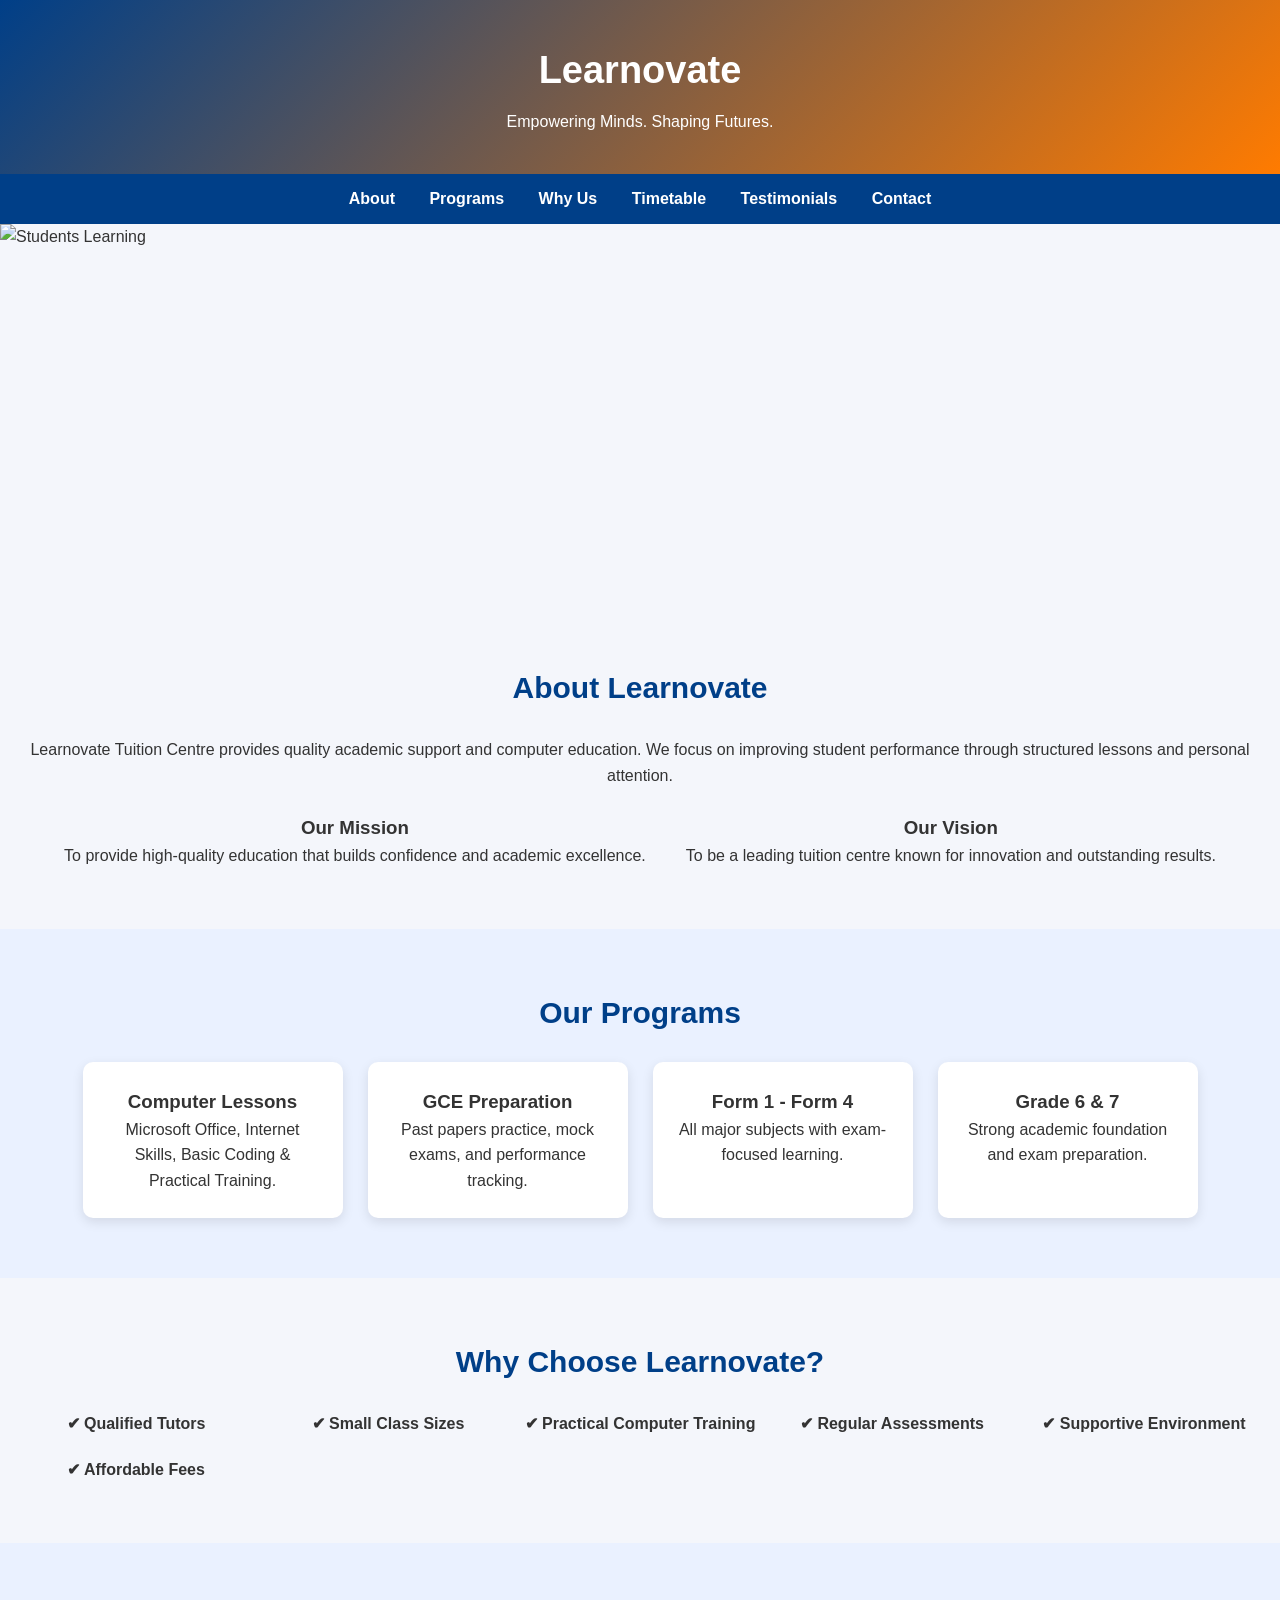
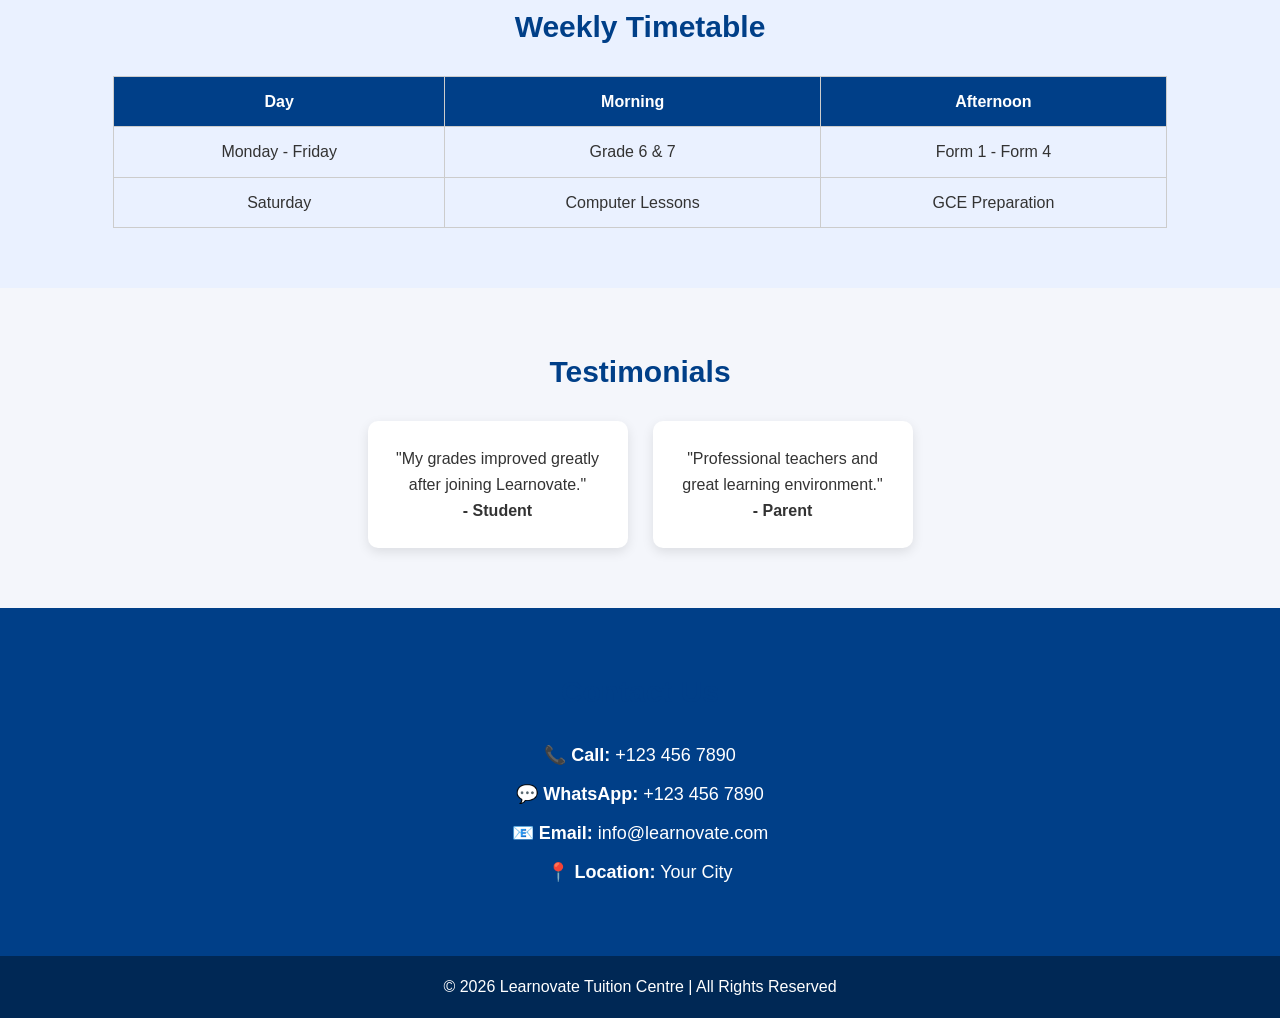
==== index.html @ a4c12dde "Add files via upload" ====
<!DOCTYPE html>
<html lang="en">
<head>
    <meta charset="UTF-8">
    <title>Learnovate Tuition Centre</title>
    <meta name="viewport" content="width=device-width, initial-scale=1.0">
    <link rel="stylesheet" href="style.css">
</head>
<body>

    <!-- Header -->
    <header>
        <div class="header-content">
            <h1>Learnovate</h1>
            <p>Empowering Minds. Shaping Futures.</p>
        </div>
    </header>

    <!-- Navigation -->
    <nav>
        <a href="#about">About</a>
        <a href="#programs">Programs</a>
        <a href="#why">Why Us</a>
        <a href="#timetable">Timetable</a>
        <a href="#testimonials">Testimonials</a>
        <a href="#contact">Contact</a>
    </nav>

    <!-- Image Slider -->
    <section class="slider">
        <div class="slides">
            <img src="img/1.jpg" alt="Students Learning">
            <img src="img/2.jpg" alt="Computer Lessons">
            <img src="img/3.jpg" alt="Classroom Session">
            <img src="img/4.jpg" alt="Group Study">
        </div>
    </section>

    <!-- About -->
    <section id="about" class="section">
        <h2>About Learnovate</h2>
        <p>
            Learnovate Tuition Centre provides quality academic support and computer education.
            We focus on improving student performance through structured lessons and personal attention.
        </p>

        <div class="mission-vision">
            <div>
                <h3>Our Mission</h3>
                <p>To provide high-quality education that builds confidence and academic excellence.</p>
            </div>
            <div>
                <h3>Our Vision</h3>
                <p>To be a leading tuition centre known for innovation and outstanding results.</p>
            </div>
        </div>
    </section>

    <!-- Programs -->
    <section id="programs" class="section light">
        <h2>Our Programs</h2>
        <div class="cards">
            <div class="card">
                <h3>Computer Lessons</h3>
                <p>Microsoft Office, Internet Skills, Basic Coding & Practical Training.</p>
            </div>
            <div class="card">
                <h3>GCE Preparation</h3>
                <p>Past papers practice, mock exams, and performance tracking.</p>
            </div>
            <div class="card">
                <h3>Form 1 - Form 4</h3>
                <p>All major subjects with exam-focused learning.</p>
            </div>
            <div class="card">
                <h3>Grade 6 & 7</h3>
                <p>Strong academic foundation and exam preparation.</p>
            </div>
        </div>
    </section>

    <!-- Why Choose Us -->
    <section id="why" class="section">
        <h2>Why Choose Learnovate?</h2>
        <div class="features">
            <div>✔ Qualified Tutors</div>
            <div>✔ Small Class Sizes</div>
            <div>✔ Practical Computer Training</div>
            <div>✔ Regular Assessments</div>
            <div>✔ Supportive Environment</div>
            <div>✔ Affordable Fees</div>
        </div>
    </section>

    <!-- Timetable -->
    <section id="timetable" class="section light">
        <h2>Weekly Timetable</h2>
        <table>
            <tr>
                <th>Day</th>
                <th>Morning</th>
                <th>Afternoon</th>
            </tr>
            <tr>
                <td>Monday - Friday</td>
                <td>Grade 6 & 7</td>
                <td>Form 1 - Form 4</td>
            </tr>
            <tr>
                <td>Saturday</td>
                <td>Computer Lessons</td>
                <td>GCE Preparation</td>
            </tr>
        </table>
    </section>

    <!-- Testimonials -->
    <section id="testimonials" class="section">
        <h2>Testimonials</h2>
        <div class="cards">
            <div class="card">
                <p>"My grades improved greatly after joining Learnovate."</p>
                <strong>- Student</strong>
            </div>
            <div class="card">
                <p>"Professional teachers and great learning environment."</p>
                <strong>- Parent</strong>
            </div>
        </div>
    </section>

    <!-- Contact Details Only -->
    <section id="contact" class="section contact-section">
        <h2>Contact Us</h2>
        <div class="contact-details">
            <p><strong>📞 Call:</strong> +123 456 7890</p>
            <p><strong>💬 WhatsApp:</strong> +123 456 7890</p>
            <p><strong>📧 Email:</strong> info@learnovate.com</p>
            <p><strong>📍 Location:</strong> Your City</p>
        </div>
    </section>

    <!-- Footer -->
    <footer>
        <p>&copy; 2026 Learnovate Tuition Centre | All Rights Reserved</p>
    </footer>

</body>
</html>
---- style.css ----
* {
    margin: 0;
    padding: 0;
    box-sizing: border-box;
    font-family: Arial, sans-serif;
}

body {
    background: #f4f6fb;
    color: #333;
    line-height: 1.6;
}

/* Header */
header {
    background: linear-gradient(135deg, #003f88, #ff7b00);
    color: white;
    text-align: center;
    padding: 40px 20px; /* reduced height */
}

.header-content h1 {
    font-size: 38px; /* reduced size */
}

.header-content p {
    margin-top: 8px;
    font-size: 16px;
}

/* Navigation */
nav {
    background: #003f88;
    text-align: center;
    padding: 12px;
    position: sticky;
    top: 0;
}

nav a {
    color: white;
    text-decoration: none;
    margin: 0 15px;
    font-weight: bold;
    transition: 0.3s;
}

nav a:hover {
    color: #ff7b00;
}

/* Slider */
.slider {
    width: 100%;
    overflow: hidden;
    height: 380px;
}

.slides {
    display: flex;
    width: 400%;
    animation: slide 16s infinite;
}

.slides img {
    width: 100%;
    height: 380px;
    object-fit: cover;
    transition: transform 0.5s ease;
}

.slides img:hover {
    transform: scale(1.05);
}

@keyframes slide {
    0%,20% { margin-left: 0; }
    25%,45% { margin-left: -100%; }
    50%,70% { margin-left: -200%; }
    75%,95% { margin-left: -300%; }
    100% { margin-left: 0; }
}

/* Sections */
.section {
    padding: 60px 20px;
    text-align: center;
}

.light {
    background: #eaf1ff;
}

.section h2 {
    margin-bottom: 25px;
    color: #003f88;
    font-size: 30px;
}

/* Mission & Vision */
.mission-vision {
    display: flex;
    justify-content: center;
    gap: 40px;
    margin-top: 25px;
    flex-wrap: wrap;
}

/* Cards */
.cards {
    display: flex;
    flex-wrap: wrap;
    justify-content: center;
    gap: 25px;
}

.card {
    background: white;
    padding: 25px;
    width: 260px;
    border-radius: 10px;
    box-shadow: 0 4px 12px rgba(0,0,0,0.1);
    transition: 0.3s;
}

.card:hover {
    background: #003f88;
    color: white;
    transform: translateY(-8px);
}

/* Features */
.features {
    display: grid;
    grid-template-columns: repeat(auto-fit, minmax(220px, 1fr));
    gap: 20px;
    margin-top: 25px;
    font-weight: bold;
}

/* Table */
table {
    width: 85%;
    margin: auto;
    border-collapse: collapse;
}

table, th, td {
    border: 1px solid #ccc;
}

th {
    background: #003f88;
    color: white;
}

th, td {
    padding: 12px;
}

/* Contact Section */
.contact-section {
    background: #003f88;
    color: white;
}

.contact-details p {
    margin: 10px 0;
    font-size: 18px;
}

/* Footer */
footer {
    background: #002855;
    color: white;
    text-align: center;
    padding: 18px;
}

/* Responsive */
@media(max-width: 768px){
    .mission-vision {
        flex-direction: column;
    }

    table {
        width: 100%;
    }
}
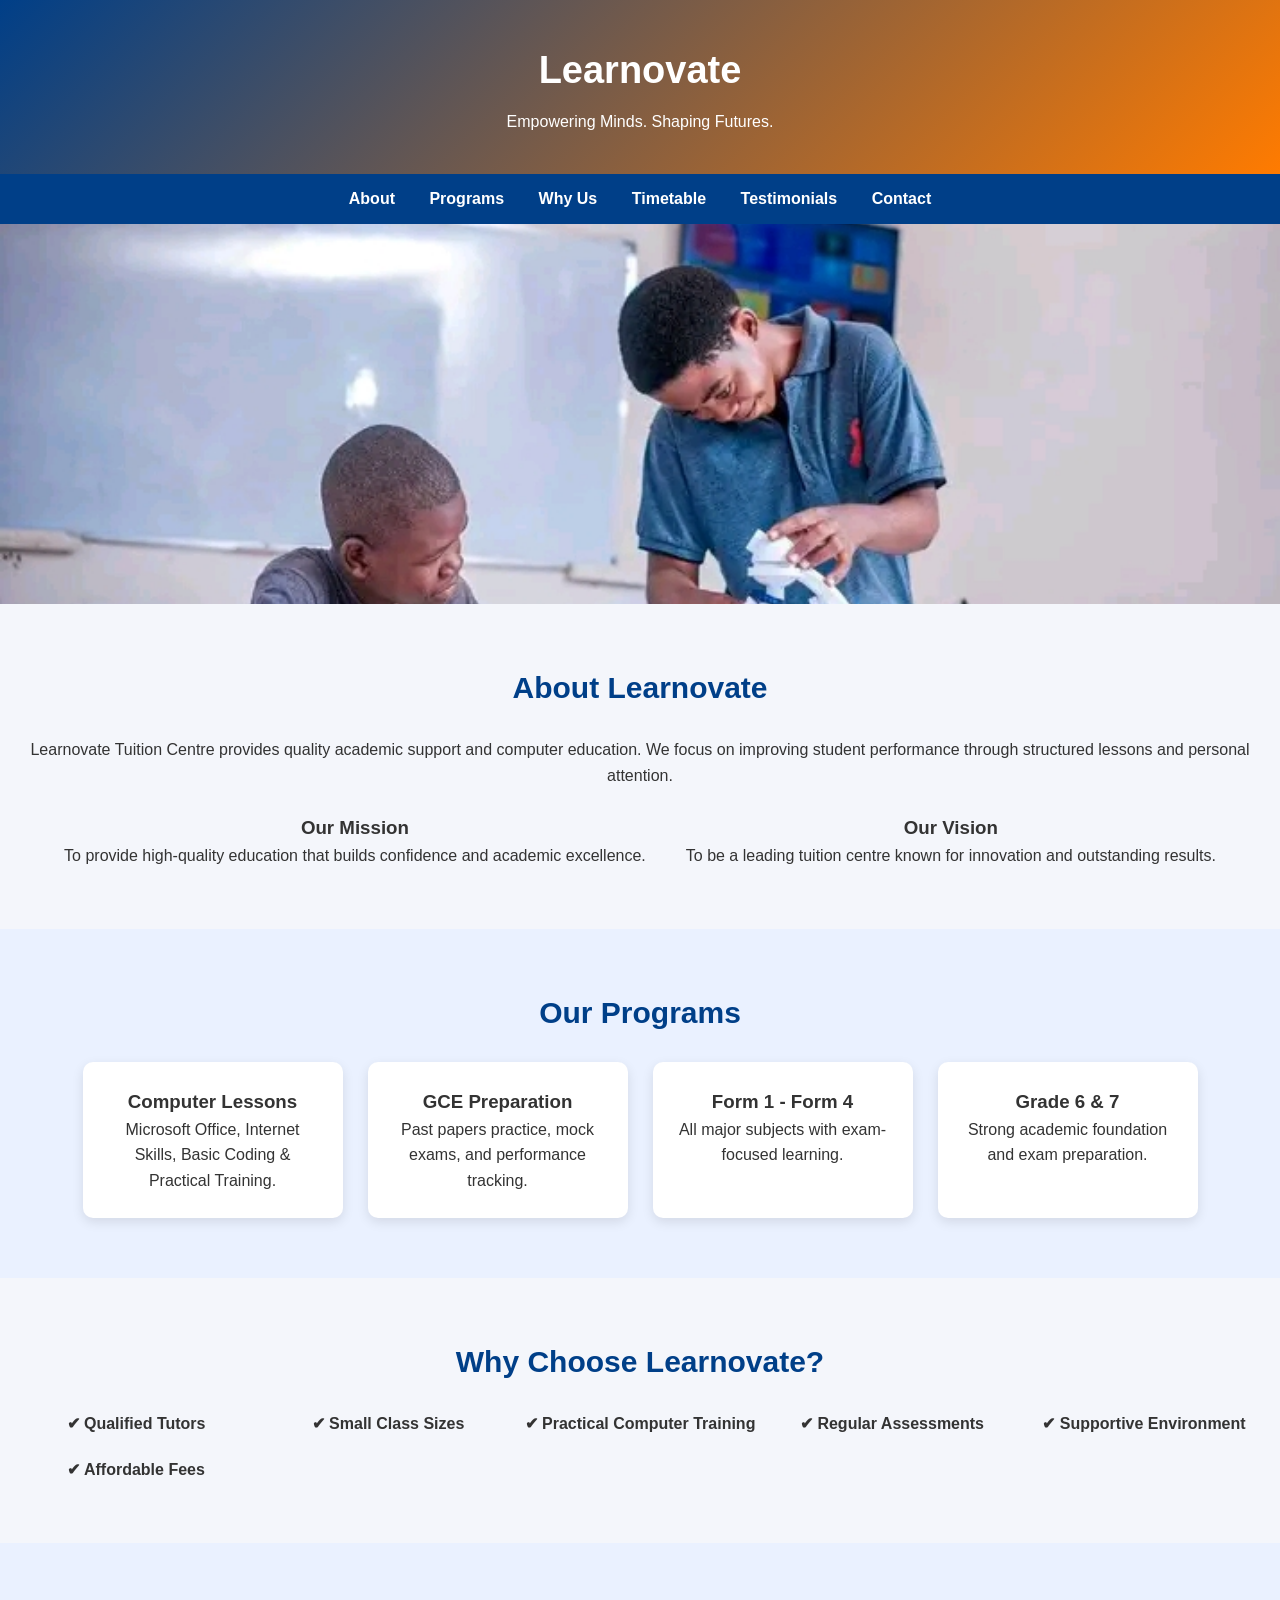
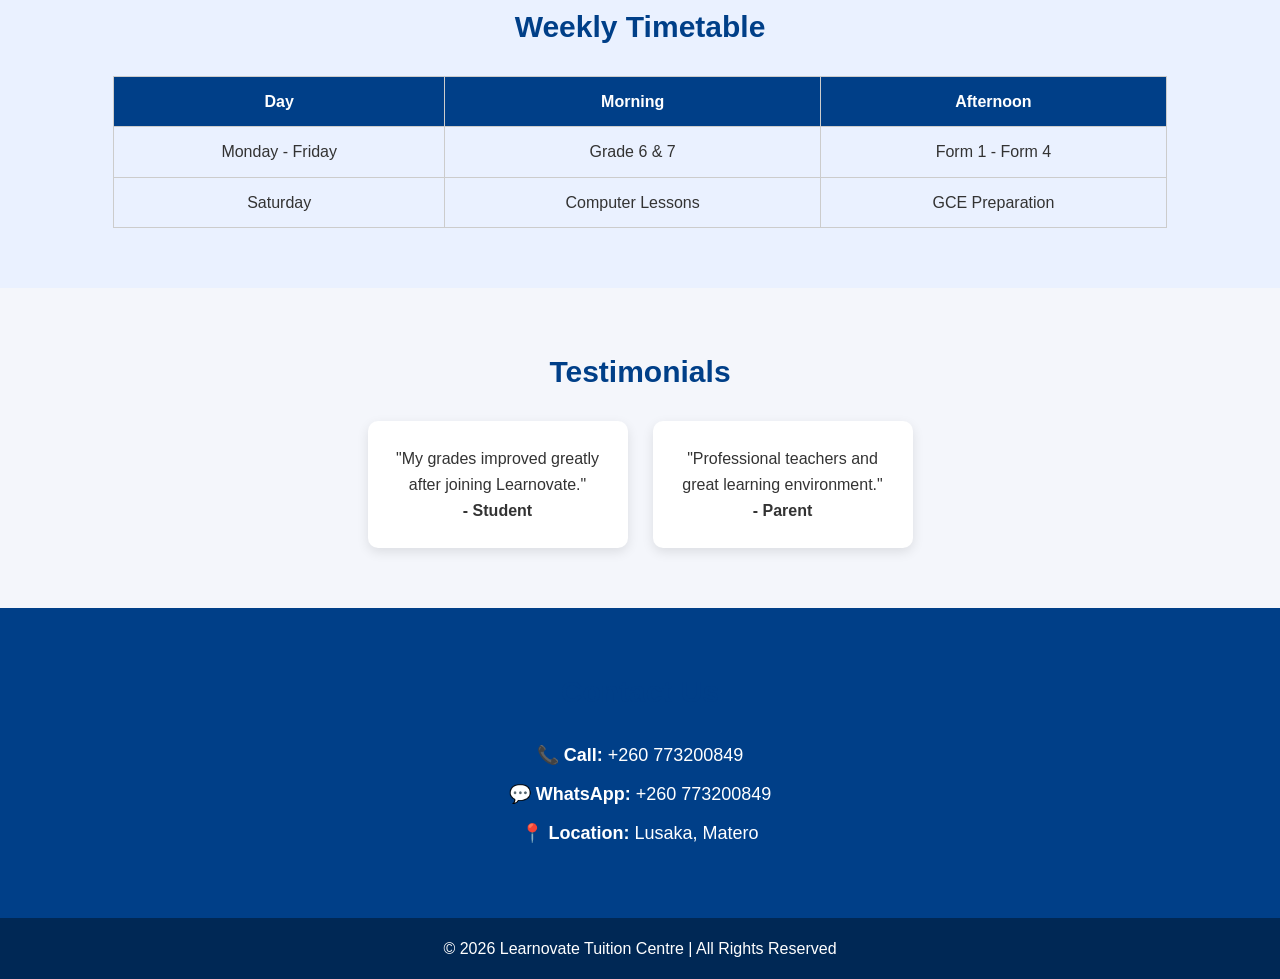
==== commit 5d6b7ef0: "Update index.html" ====
--- a/index.html
+++ b/index.html
@@ -133,10 +133,9 @@
     <section id="contact" class="section contact-section">
         <h2>Contact Us</h2>
         <div class="contact-details">
-            <p><strong>📞 Call:</strong> +123 456 7890</p>
-            <p><strong>💬 WhatsApp:</strong> +123 456 7890</p>
-            <p><strong>📧 Email:</strong> info@learnovate.com</p>
-            <p><strong>📍 Location:</strong> Your City</p>
+            <p><strong>📞 Call:</strong> +260 773200849</p>
+            <p><strong>💬 WhatsApp:</strong> +260 773200849</p>
+            <p><strong>📍 Location:</strong> Lusaka, Matero</p>
         </div>
     </section>
 
@@ -146,4 +145,5 @@
     </footer>
 
 </body>
-</html>+
+</html>
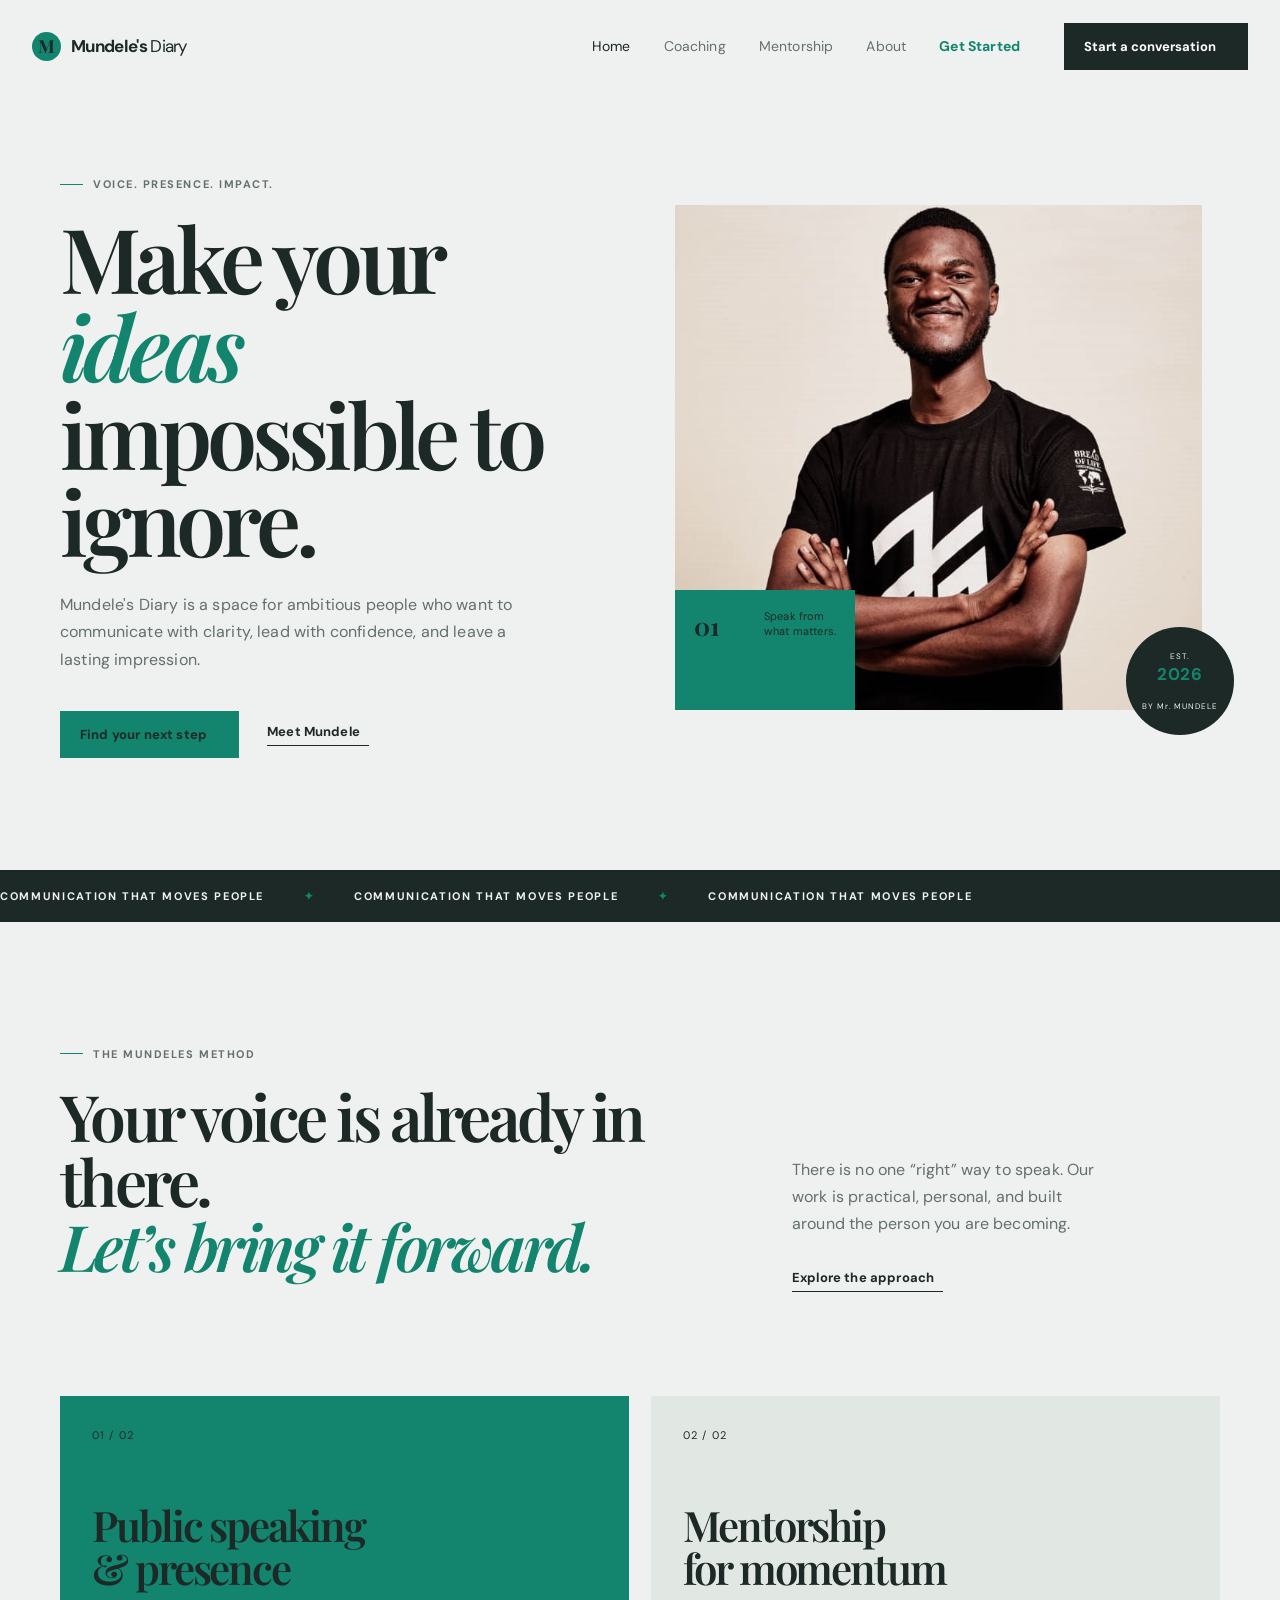
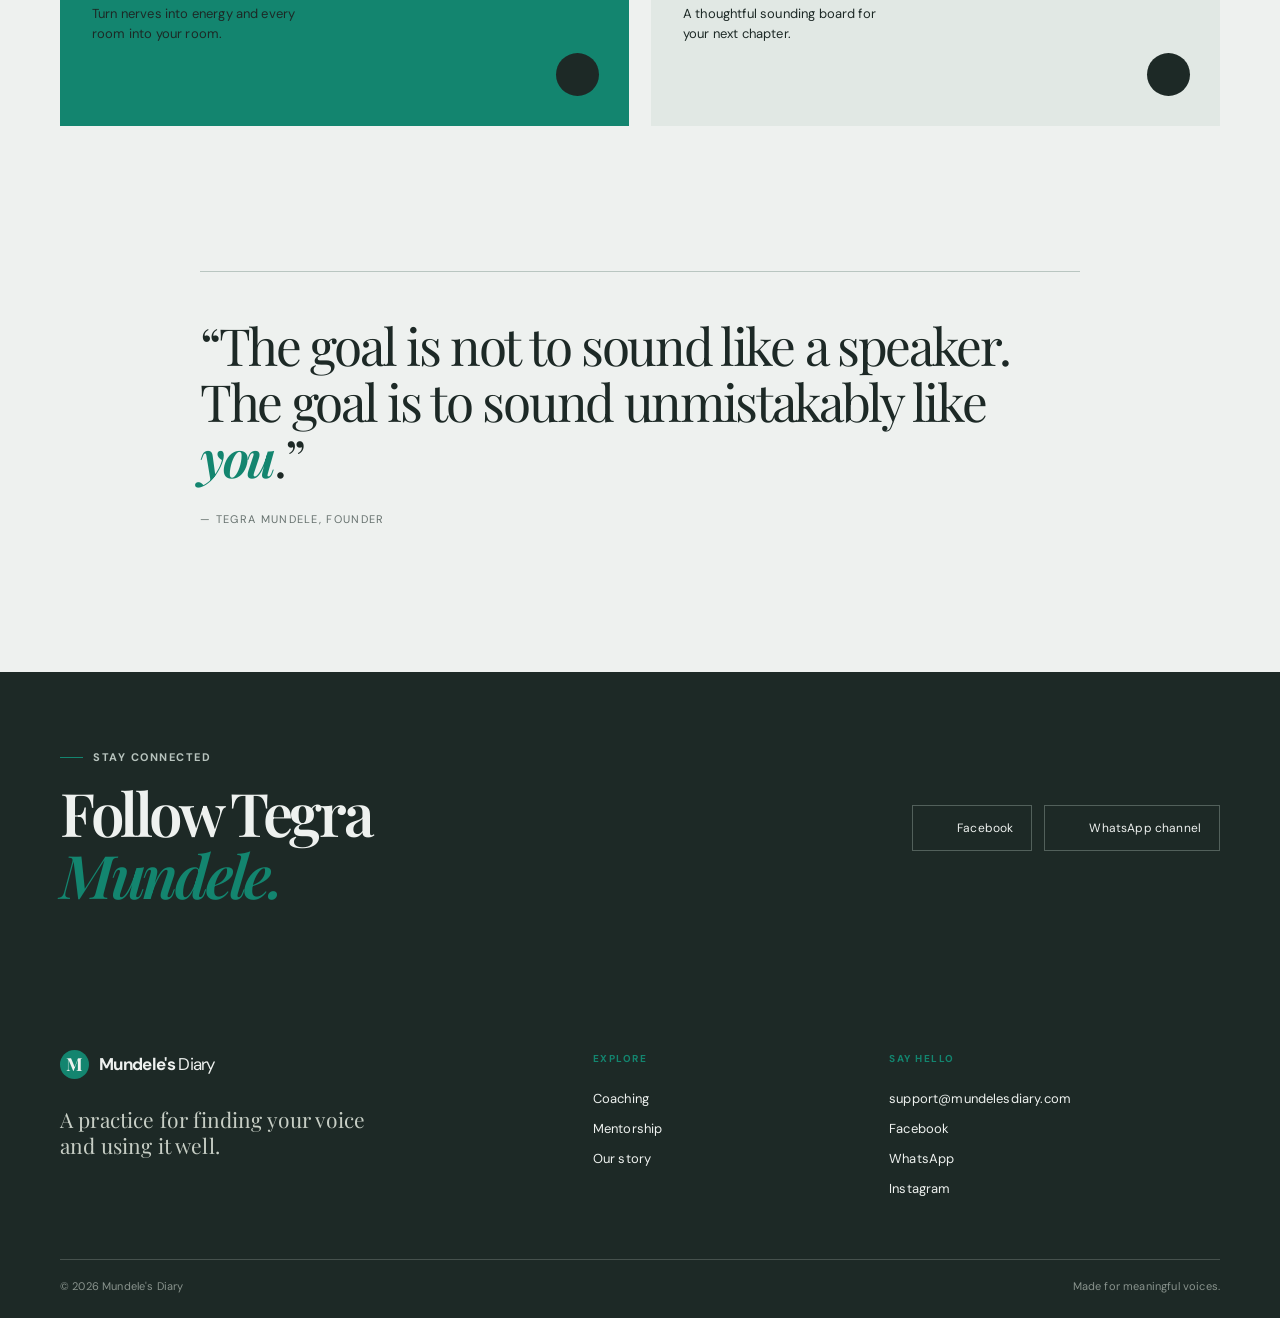
==== commit ddd5a1b4: "Add files via upload" ====
--- a/index.html
+++ b/index.html
@@ -1,149 +1,23 @@
 <!DOCTYPE html>
 <html lang="en">
 <head>
-    <meta charset="UTF-8">
-    <title>Learnovate Tuition Centre</title>
-    <meta name="viewport" content="width=device-width, initial-scale=1.0">
-    <link rel="stylesheet" href="style.css">
+	<meta charset="UTF-8"><meta name="viewport" content="width=device-width, initial-scale=1.0">
+	<meta name="description" content="Mundeles Hub helps thoughtful leaders speak with clarity, conviction, and presence.">
+	<title>Mundele's Diary | Speak with intention</title>
+	<link rel="preconnect" href="https://fonts.googleapis.com"><link rel="preconnect" href="https://fonts.gstatic.com" crossorigin>
+	<link href="https://fonts.googleapis.com/css2?family=DM+Sans:wght@400;500;600;700&family=Playfair+Display:wght@600;700&display=swap" rel="stylesheet">
+	<link rel="stylesheet" href="styles.css"><script src="https://unpkg.com/lucide@latest"></script>
 </head>
 <body>
-
-    <!-- Header -->
-    <header>
-        <div class="header-content">
-            <h1>Learnovate</h1>
-            <p>Empowering Minds. Shaping Futures.</p>
-        </div>
-    </header>
-
-    <!-- Navigation -->
-    <nav>
-        <a href="#about">About</a>
-        <a href="#programs">Programs</a>
-        <a href="#why">Why Us</a>
-        <a href="#timetable">Timetable</a>
-        <a href="#testimonials">Testimonials</a>
-        <a href="#contact">Contact</a>
-    </nav>
-
-    <!-- Image Slider -->
-    <section class="slider">
-        <div class="slides">
-            <img src="img/1.jpg" alt="Students Learning">
-            <img src="img/2.jpg" alt="Computer Lessons">
-            <img src="img/3.jpg" alt="Classroom Session">
-            <img src="img/4.jpg" alt="Group Study">
-        </div>
-    </section>
-
-    <!-- About -->
-    <section id="about" class="section">
-        <h2>About Learnovate</h2>
-        <p>
-            Learnovate Tuition Centre provides quality academic support and computer education.
-            We focus on improving student performance through structured lessons and personal attention.
-        </p>
-
-        <div class="mission-vision">
-            <div>
-                <h3>Our Mission</h3>
-                <p>To provide high-quality education that builds confidence and academic excellence.</p>
-            </div>
-            <div>
-                <h3>Our Vision</h3>
-                <p>To be a leading tuition centre known for innovation and outstanding results.</p>
-            </div>
-        </div>
-    </section>
-
-    <!-- Programs -->
-    <section id="programs" class="section light">
-        <h2>Our Programs</h2>
-        <div class="cards">
-            <div class="card">
-                <h3>Computer Lessons</h3>
-                <p>Microsoft Office, Internet Skills, Basic Coding & Practical Training.</p>
-            </div>
-            <div class="card">
-                <h3>GCE Preparation</h3>
-                <p>Past papers practice, mock exams, and performance tracking.</p>
-            </div>
-            <div class="card">
-                <h3>Form 1 - Form 4</h3>
-                <p>All major subjects with exam-focused learning.</p>
-            </div>
-            <div class="card">
-                <h3>Grade 6 & 7</h3>
-                <p>Strong academic foundation and exam preparation.</p>
-            </div>
-        </div>
-    </section>
-
-    <!-- Why Choose Us -->
-    <section id="why" class="section">
-        <h2>Why Choose Learnovate?</h2>
-        <div class="features">
-            <div>✔ Qualified Tutors</div>
-            <div>✔ Small Class Sizes</div>
-            <div>✔ Practical Computer Training</div>
-            <div>✔ Regular Assessments</div>
-            <div>✔ Supportive Environment</div>
-            <div>✔ Affordable Fees</div>
-        </div>
-    </section>
-
-    <!-- Timetable -->
-    <section id="timetable" class="section light">
-        <h2>Weekly Timetable</h2>
-        <table>
-            <tr>
-                <th>Day</th>
-                <th>Morning</th>
-                <th>Afternoon</th>
-            </tr>
-            <tr>
-                <td>Monday - Friday</td>
-                <td>Grade 6 & 7</td>
-                <td>Form 1 - Form 4</td>
-            </tr>
-            <tr>
-                <td>Saturday</td>
-                <td>Computer Lessons</td>
-                <td>GCE Preparation</td>
-            </tr>
-        </table>
-    </section>
-
-    <!-- Testimonials -->
-    <section id="testimonials" class="section">
-        <h2>Testimonials</h2>
-        <div class="cards">
-            <div class="card">
-                <p>"My grades improved greatly after joining Learnovate."</p>
-                <strong>- Student</strong>
-            </div>
-            <div class="card">
-                <p>"Professional teachers and great learning environment."</p>
-                <strong>- Parent</strong>
-            </div>
-        </div>
-    </section>
-
-    <!-- Contact Details Only -->
-    <section id="contact" class="section contact-section">
-        <h2>Contact Us</h2>
-        <div class="contact-details">
-            <p><strong>📞 Call:</strong> +260 773200849</p>
-            <p><strong>💬 WhatsApp:</strong> +260 773200849</p>
-            <p><strong>📍 Location:</strong> Lusaka, Matero</p>
-        </div>
-    </section>
-
-    <!-- Footer -->
-    <footer>
-        <p>&copy; 2026 Learnovate Tuition Centre | All Rights Reserved</p>
-    </footer>
-
-</body>
-
-</html>
+	<header class="site-header"><a class="brand" href="index.html"><span class="brand-mark">M</span><span>Mundele's <em>Diary</em></span></a><button class="menu-toggle" aria-label="Open menu" aria-expanded="false"><i data-lucide="menu"></i></button><nav class="site-nav" aria-label="Main navigation"><a class="active" href="index.html">Home</a><a href="coaching.html">Coaching</a><a href="mentorship.html">Mentorship</a><a href="about.html">About</a></nav><button class="button button-dark js-contact">Start a conversation <i data-lucide="arrow-up-right"></i></button></header>
+	<main>
+		<section class="hero wrap"><div class="hero-copy reveal"><p class="eyebrow"><span></span> Voice. Presence. Impact.</p><h1>Make your <i>ideas</i><br>impossible to ignore.</h1><p class="hero-text">Mundele's Diary is a space for ambitious people who want to communicate with clarity, lead with confidence, and leave a lasting impression.</p><div class="hero-actions"><a class="button button-accent" href="coaching.html">Find your next step <i data-lucide="arrow-right"></i></a><a class="text-link" href="about.html">Meet Mundele <i data-lucide="play-circle"></i></a></div></div><div class="hero-visual reveal"><div class="image-frame"><img src="1.jpeg" alt="Speaker addressing a collaborative team"><div class="image-note"><strong>01</strong><span>Speak from<br>what matters.</span></div></div><div class="circle-stamp">EST.<br><b>2026</b><br>BY Mr. MUNDELE</div></div></section>
+		<section class="marquee-band"><div>COMMUNICATION THAT MOVES PEOPLE <span>✦</span> COMMUNICATION THAT MOVES PEOPLE <span>✦</span> COMMUNICATION THAT MOVES PEOPLE</div></section>
+		<section class="intro wrap reveal"><div><p class="eyebrow"><span></span> The Mundeles method</p><h2>Your voice is already in there.<br><i>Let’s bring it forward.</i></h2></div><div class="intro-detail"><p>There is no one “right” way to speak. Our work is practical, personal, and built around the person you are becoming.</p><a class="text-link" href="coaching.html">Explore the approach <i data-lucide="arrow-up-right"></i></a></div></section>
+		<section class="pathways wrap"><article class="path-card card-coral reveal"><div class="card-top"><span>01 / 02</span><i data-lucide="mic-2"></i></div><h3>Public speaking<br>& presence</h3><p>Turn nerves into energy and every room into your room.</p><a href="coaching.html" class="round-link" aria-label="Explore coaching"><i data-lucide="arrow-up-right"></i></a></article><article class="path-card card-cream reveal"><div class="card-top"><span>02 / 02</span><i data-lucide="sparkles"></i></div><h3>Mentorship<br>for momentum</h3><p>A thoughtful sounding board for your next chapter.</p><a href="mentorship.html" class="round-link" aria-label="Explore mentorship"><i data-lucide="arrow-up-right"></i></a></article></section>
+		<section class="quote-section wrap reveal"><div class="quote-line"></div><blockquote>“The goal is not to sound like a speaker. The goal is to sound unmistakably like <i>you</i>.”</blockquote><p class="attribution">— Tegra Mundele, founder</p></section>
+	</main>
+	<footer class="site-footer"><div class="wrap footer-grid"><div><a class="brand" href="index.html"><span class="brand-mark">M</span><span>Mundele's <em>Diary</em></span></a><p class="footer-note">A practice for finding your voice<br>and using it well.</p></div><div><p class="footer-label">Explore</p><a href="coaching.html">Coaching</a><a href="mentorship.html">Mentorship</a><a href="about.html">Our story</a></div><div><p class="footer-label">Say hello</p><a href="mailto:hello@mundeleshub.com">support@mundelesdiary.com</a><a href="https://web.facebook.com/profile.php?id=100078546810645&amp;__cft__[0]=AZZw4p10-lcyYbBBeTtvL8FoCZ6YRGgDcry-6DZwANOQNaE54ZkitRC696cWBF1aROGAHP4LY8FflcwMe9Iw5AYK6L18FlKAVzACQ4gRJNXDT6J0ACa-c0oT2K-VPhjxRYe_IxjnM0jZVrz_CYbN_zAoTJPdtpu78BouoXJ0QEsGZF6shSpIRNbEWBW4yoYANAs&amp;__tn__=-UC%2CP-R" class="social" target="_blank" rel="noopener noreferrer">Facebook <i data-lucide="arrow-up-right"></i></a></div></div><div class="wrap footer-bottom"><span>© 2026 Mundele's Diary</span><span>Made for meaningful voices.</span></div></footer>
+	<div class="modal" aria-hidden="true"><div class="modal-panel"><button class="modal-close" aria-label="Close"><i data-lucide="x"></i></button><p class="eyebrow"><span></span> Start here</p><h2>Let’s talk about<br><i>what’s next.</i></h2><form class="contact-form"><label>Name<input required type="text" placeholder="Your name"></label><label>Email<input required type="email" placeholder="you@example.com"></label><label>What are you working on?<textarea rows="3" placeholder="Tell us a little about it"></textarea></label><button class="button button-accent" type="submit">Send inquiry <i data-lucide="arrow-right"></i></button></form><p class="form-success">Thanks. We’ll be in touch soon.</p></div></div>
+	<script src="script.js"></script>
+</body></html>
--- a/styles.css
+++ b/styles.css
@@ -0,0 +1,211 @@
+/* Final mobile precedence rules with centering */
+@media(max-width:760px){
+	.hero{grid-template-columns:1fr!important;text-align:center!important;}
+	.hero-visual{width:100%!important;min-width:0!important;padding:0 0 18px!important;margin:0 auto!important;}
+	.image-frame{width:100%!important;height:auto!important;min-height:280px!important;aspect-ratio:4 / 5;margin:0 auto!important;}
+	.image-frame>img{width:100%!important;height:100%!important;min-height:280px!important;object-fit:cover!important;}
+	.image-note{max-width:calc(100% - 24px)!important;overflow:hidden;margin:0 auto!important;}
+	.circle-stamp{right:0!important;}
+	.pathways{grid-template-columns:1fr!important;}
+	.path-card{width:100%!important;min-width:0!important;margin:0 auto!important;}
+	.marquee-band{max-width:100%!important;overflow:hidden;}
+	
+	/* Center all content */
+	.wrap{text-align:center!important;}
+	.hero-text{max-width:100%!important;margin:0 auto!important;}
+	.hero-actions{justify-content:center!important;}
+	.intro{text-align:center!important;}
+	.intro-detail p{max-width:100%!important;margin:0 auto 28px!important;}
+	.quote-section{text-align:center!important;margin:0 auto!important;}
+	.offering-row{text-align:center!important;}
+	.process-grid,.mentor-content,.values{text-align:center!important;}
+	.team-section{text-align:center!important;}
+	.register-page{text-align:center!important;}
+	.register-note{max-width:100%!important;margin:38px auto 0!important;justify-content:center!important;}
+	.registration-form .button{justify-self:center!important;}
+	.follow-inner{text-align:center!important;align-items:center!important;}
+	.follow-actions{align-items:center!important;}
+	.follow-link{width:100%!important;justify-content:center!important;}
+}
+
+@import url('https://fonts.googleapis.com/css2?family=Bodoni+Moda:opsz,wght@6..96,600;6..96,700&family=Sora:wght@400;500;600;700&display=swap');
+
+/* Final label cleanup for pages that already contain the new text. */
+.site-nav a[href="coaching.html"]{font-size:14px!important}.footer-grid a[href="coaching.html"]{font-size:13px!important}.site-nav a[href="coaching.html"]::after,.footer-grid a[href="coaching.html"]::after{content:none!important}
+/* Normalize the speaking label now that it is part of the page markup. */
+.site-nav a[href="coaching.html"],.footer-grid a[href="coaching.html"]{font-size:inherit}.site-nav a[href="coaching.html"]::after,.footer-grid a[href="coaching.html"]::after{content:none}
+/* Registration page */
+.register-page{display:grid;grid-template-columns:1fr 1fr;gap:110px;align-items:center;padding:105px 0 140px}.register-intro h1{margin-bottom:25px}.register-note{display:flex;gap:12px;align-items:flex-start;border-top:1px solid var(--line);padding-top:20px;margin-top:38px;max-width:350px;color:#63706b;font-size:12px;line-height:1.5}.register-note svg{width:19px;color:var(--coral);flex:none}.register-panel{background:var(--cream);padding:40px}.registration-form{display:grid;gap:21px}.registration-form label{font-size:11px;font-weight:700;color:var(--ink)}.registration-form input,.registration-form select{display:block;width:100%;background:transparent;border:0;border-bottom:1px solid var(--line);padding:12px 0;font:inherit;color:var(--ink);outline:0}.registration-form select{appearance:none;border-radius:0}.registration-form .button{margin-top:12px;justify-self:start}.registration-success{display:none;text-align:center;padding:35px 10px}.registration-success svg{width:38px;height:38px;color:var(--coral);margin-bottom:12px}.registration-success p{font-family:var(--serif);font-size:25px;line-height:1.2}.site-nav a[href="get-started.html"]{color:var(--coral);font-weight:700}@media(max-width:760px){.register-page{grid-template-columns:1fr;gap:40px;padding:65px 0 85px}.register-panel{padding:28px 22px}}
+
+/* Mobile Header - Improved visibility */
+@media(max-width:760px){
+	.site-header{position:relative;background:var(--paper)!important;z-index:10!important;padding:10px 0!important;min-height:80px!important;display:flex!important;align-items:center!important;justify-content:space-between!important;width:calc(100% - 32px)!important;margin:0 auto!important;}
+	
+	.menu-toggle{position:relative!important;right:0!important;top:0!important;width:36px!important;height:32px!important;display:grid!important;place-items:center;padding:0;z-index:15;background:none;border:0;cursor:pointer;}
+	.menu-toggle svg{width:24px;height:24px;fill:var(--ink);}
+	
+	.site-nav{position:absolute!important;top:80px!important;right:0!important;left:0!important;width:100%!important;margin:0!important;background:var(--paper)!important;padding:20px 16px!important;display:none!important;flex-direction:column!important;gap:15px!important;z-index:10!important;box-shadow:0 12px 24px rgba(23,33,31,.16)!important;border-bottom:1px solid var(--line)!important;}
+	.site-nav:not(.open){visibility:hidden;pointer-events:none;display:none!important;}
+	.site-nav.open{visibility:visible!important;pointer-events:auto!important;display:flex!important;}
+	.site-nav a{display:block!important;padding:13px 4px!important;font-size:16px!important;color:var(--ink)!important;border-bottom:1px solid rgba(0,0,0,0.05)!important;}
+	.site-nav a:last-child{border-bottom:0!important;}
+	.site-nav a:hover{background:var(--cream)!important;padding-left:8px!important;}
+	
+	.site-header>.button{display:none!important;}
+}
+
+.team-section{display:grid;grid-template-columns:1fr 1.2fr;gap:80px;padding:115px 0 30px}.team-grid{display:grid;grid-template-columns:1fr 1fr;gap:20px}.team-member{border-top:1px solid var(--line);padding-top:16px}.team-photo{height:260px;background:linear-gradient(135deg,#cbd4d0,#8f9e98);display:grid;place-items:center;text-align:center;padding:20px;font-size:10px;font-weight:700;letter-spacing:.14em;overflow:hidden}.team-photo img{width:100%;height:100%;object-fit:cover;display:block}.team-member:nth-child(2) .team-photo img{transform:scale(1.3)}.team-photo small{display:block;font-size:9px;font-weight:400;letter-spacing:.04em;margin-top:9px}.team-member h3{font-family:var(--serif);font-size:24px;margin:18px 0 5px}.team-member p{color:#63706b;font-size:12px}@media(max-width:760px){.team-section{grid-template-columns:1fr;gap:30px;padding:80px 0 10px;text-align:center!important;}.team-grid{grid-template-columns:1fr}.team-photo{height:230px;width:100%!important;margin:0 auto!important;}}
+
+@media(max-width:760px){.menu-toggle{display:block!important;margin-left:auto}.site-nav{display:none}.site-nav.open{display:flex}}
+
+/* Page loader, mobile navigation, and editable photo placeholders */
+.page-loader{position:fixed;inset:0;background:var(--ink);color:var(--paper);display:grid;place-items:center;z-index:20;transition:opacity .45s,visibility .45s}.page-loader.is-hidden{opacity:0;visibility:hidden}.loader-inner{text-align:center}.loader-mark{width:58px;height:58px;border:1px solid var(--coral);border-top-color:transparent;border-radius:50%;display:grid;place-items:center;margin:auto auto 18px;animation:loader-spin 1s linear infinite}.loader-mark span{font-family:var(--serif);font-size:28px;color:var(--coral);animation:loader-counterspin 1s linear infinite}.loader-inner p{font-size:10px;letter-spacing:.18em;text-transform:uppercase;margin:0;color:#b8c4be}@keyframes loader-spin{to{transform:rotate(360deg)}}@keyframes loader-counterspin{to{transform:rotate(-360deg)}}.mobile-photo-placeholder{height:100%;min-height:320px;background:linear-gradient(135deg,#cbd4d0,#8f9e98);display:grid;place-items:center;text-align:center;color:var(--ink);font-size:11px;font-weight:700;letter-spacing:.15em}.mobile-photo-placeholder small{display:block;font-size:9px;letter-spacing:.08em;margin-top:8px;font-weight:400}.image-frame>img,.side-image>img,.portrait-wrap>img,.about-image>img{display:block;width:100%;height:100%;object-fit:cover}.image-frame:before,.side-image:before,.portrait-wrap:before,.about-image:before{content:"ADD YOUR PHOTO HERE";height:100%;display:none;place-items:center;text-align:center;color:var(--ink);font-size:11px;font-weight:700;letter-spacing:.15em;background:linear-gradient(135deg,#cbd4d0,#8f9e98)}.side-image:before,.portrait-wrap:before,.about-image:before{position:absolute;inset:0}
+
+/* Updated mobile layout with centering and improved footer visibility */
+@media(max-width:760px){
+	.wrap{width:calc(100% - 40px);margin:0 auto!important;text-align:center!important;}
+	.site-header{height:auto!important;min-height:75px!important;width:calc(100% - 40px)!important;gap:15px;padding:15px 0!important;background:var(--paper)!important;position:relative!important;z-index:10!important;}
+	.site-header>.button{display:none}
+	.menu-toggle{display:block;margin-left:auto;position:relative!important;right:auto!important;top:auto!important;}
+	.site-nav{position:absolute;top:75px;left:20px;right:20px;background:var(--paper)!important;padding:22px;display:none;flex-direction:column;gap:20px;z-index:10;box-shadow:0 12px 24px rgba(23,33,31,.16);border-radius:4px;}
+	.site-nav.open{display:flex}
+	.site-nav a{color:var(--ink);font-size:16px;padding:10px 0;border-bottom:1px solid var(--line);}
+	.site-nav a:last-child{border-bottom:0;}
+	.hero,.page-hero,.mentorship-hero,.intro,.process-grid,.mentor-content,.values{grid-template-columns:1fr;gap:45px;text-align:center!important;}
+	.hero{padding:60px 0 75px}
+	.hero-visual{padding-right:0;margin:0 auto!important;}
+	.image-frame{height:auto!important;min-height:280px!important;aspect-ratio:4/5!important;width:100%!important;max-width:400px!important;margin:0 auto!important;}
+	.circle-stamp{right:-7px;bottom:-18px;}
+	.intro{padding:80px 0 65px}
+	.pathways{grid-template-columns:1fr;padding-bottom:80px}
+	.path-card{min-height:300px;width:100%!important;max-width:400px!important;margin:0 auto!important;}
+	.quote-section{padding-bottom:85px;text-align:center!important;}
+	
+	/* Footer - Improved visibility on mobile */
+	.footer-grid{grid-template-columns:1fr 1fr;gap:35px;text-align:center!important;}
+	.footer-grid>div:first-child{grid-column:1/-1;text-align:center!important;}
+	.footer-grid>div:not(:first-child){align-items:center!important;}
+	.footer-bottom{gap:15px;flex-direction:column;text-align:center!important;padding-bottom:30px!important;}
+	.social{justify-content:center!important;}
+	.site-footer{padding:40px 0 20px!important;background:var(--ink)!important;color:var(--paper)!important;}
+	.footer-note{font-size:18px!important;margin:0 auto!important;}
+	.footer-label{margin:2px 0 12px!important;display:block!important;}
+	
+	.page-hero,.mentorship-hero{padding:65px 0 100px}
+	.side-image,.portrait-wrap{height:auto!important;min-height:280px!important;aspect-ratio:4/5!important;width:100%!important;max-width:400px!important;margin:0 auto!important;}
+	.process-section,.cream-band{padding:70px 0}
+	.offerings,.values{padding:80px 0;text-align:center!important;}
+	.offering-row{grid-template-columns:1fr 48px;text-align:center!important;}
+	.offering-row>strong{display:none}
+	.about-hero{padding:70px 0 50px;text-align:center!important;}
+	.about-image{height:auto!important;min-height:280px!important;aspect-ratio:4/3!important;width:100%!important;max-width:400px!important;margin:0 auto!important;}
+	.about-image>div{font-size:21px;padding:18px 22px;position:relative!important;margin-top:10px!important;}
+	.modal-panel{padding:35px 25px}
+	.modal-panel h2{font-size:38px}
+}
+
+/* Mobile layout pass: keep every page readable inside narrow viewports. */
+body{overflow-x:hidden}
+img,svg{max-width:100%}
+.page-loader{min-height:100dvh;padding:env(safe-area-inset-top) 20px env(safe-area-inset-bottom);place-items:center}
+.loader-inner{width:min(100%,260px)}
+
+/* Mobile styles with centering and improved visibility */
+@media(max-width:760px){
+	.wrap{width:min(100% - 32px,1160px);margin:0 auto!important;text-align:center!important;}
+	.site-header{width:calc(100% - 32px);min-height:72px;background:var(--paper)!important;padding:10px 0!important;margin:0 auto!important;}
+	.brand{font-size:15px;justify-content:center!important;}
+	.site-nav{top:72px;left:0;right:0;width:100%;padding:20px 16px;gap:0;box-shadow:0 12px 24px rgba(23,33,31,.16);background:var(--paper)!important;}
+	.site-nav a{display:block;padding:13px 4px;font-size:16px;border-bottom:1px solid rgba(0,0,0,0.05);}
+	.site-nav a:last-child{border-bottom:0;}
+	h1{font-size:clamp(42px,13vw,68px);line-height:1.02;margin:18px 0 22px;text-align:center!important;}
+	h2{font-size:clamp(34px,10vw,52px);text-align:center!important;}
+	.hero,.page-hero,.mentorship-hero{gap:32px;padding-top:46px;padding-bottom:64px;text-align:center!important;}
+	.hero-text{font-size:15px;line-height:1.7;max-width:100%!important;margin:0 auto!important;}
+	.hero-actions{align-items:stretch;flex-direction:column;gap:18px;justify-content:center!important;}
+	.hero-actions .button,.hero-actions .text-link{justify-content:center;width:100%;}
+	.image-frame{height:auto;min-height:280px;aspect-ratio:4 / 5;max-width:400px!important;margin:0 auto!important;}
+	.side-image,.portrait-wrap{height:auto;min-height:280px;aspect-ratio:4 / 5;max-width:400px!important;margin:0 auto!important;}
+	.circle-stamp{right:0;bottom:-18px;width:92px;height:92px;font-size:8px;}
+	.intro,.process-section,.cream-band,.offerings,.values{padding-top:58px;padding-bottom:58px;text-align:center!important;}
+	.intro,.process-grid,.mentor-content,.values{gap:30px;}
+	.intro-detail p{max-width:100%!important;margin:0 auto 28px!important;}
+	.pathways{gap:16px;padding-top:0;padding-bottom:58px;}
+	.path-card{min-height:260px;padding:25px 22px;max-width:400px!important;margin:0 auto!important;}
+	.quote-section{padding-bottom:64px;text-align:center!important;margin:0 auto!important;}
+	.quote-section blockquote{font-size:clamp(28px,8vw,42px);line-height:1.12;}
+	
+	/* Footer mobile visibility */
+	.footer-grid{grid-template-columns:1fr;gap:28px;text-align:center!important;}
+	.footer-grid>div:first-child{grid-column:auto;text-align:center!important;}
+	.footer-grid>div:not(:first-child){align-items:center!important;}
+	.footer-grid a{overflow-wrap:anywhere;}
+	.footer-bottom{align-items:center;padding-bottom:24px;flex-direction:column;gap:15px;text-align:center!important;}
+	.site-footer{padding:40px 0 20px!important;background:var(--ink)!important;}
+	.footer-note{margin:0 auto 20px!important;}
+	.footer-label{display:block!important;margin-bottom:12px!important;}
+	.social{justify-content:center!important;}
+	
+	.about-hero{padding-top:48px;padding-bottom:38px;text-align:center!important;}
+	.about-image{height:auto;min-height:280px;aspect-ratio:4 / 3;max-width:400px!important;margin:0 auto!important;}
+	.about-image>div{font-size:clamp(19px,6vw,28px);position:relative!important;margin-top:10px!important;}
+	.team-section{padding-top:58px;text-align:center!important;}
+	.team-grid{gap:16px;}
+	.team-photo{max-width:400px!important;margin:0 auto!important;}
+	.register-page{padding-top:48px;padding-bottom:64px;gap:30px;text-align:center!important;}
+	.register-panel{padding:25px 18px;}
+	.register-note{max-width:100%!important;margin:38px auto 0!important;justify-content:center!important;}
+	.registration-form .button{width:100%;justify-content:center;}
+	.modal{padding:16px;}
+	.modal-panel{width:100%;max-height:calc(100dvh - 32px);overflow:auto;padding:28px 20px;text-align:center!important;}
+	.modal-panel h2{font-size:clamp(32px,9vw,42px);}
+	.follow-section{padding:52px 0;text-align:center!important;}
+	.follow-inner{align-items:center!important;text-align:center!important;}
+	.follow-actions{width:100%;flex-direction:column;align-items:center!important;}
+	.follow-link{justify-content:center;width:100%!important;}
+}
+
+@media(max-width:380px){
+	.wrap{width:calc(100% - 24px);margin:0 auto!important;}
+	.site-header{width:calc(100% - 24px);padding:10px 0!important;}
+	.button{padding:13px 15px;font-size:12px;}
+	.footer-grid{gap:22px;}
+}
+@media(prefers-reduced-motion:reduce){.page-loader{transition:none}.loader-mark span{animation:none}.reveal{transition:none}}
+
+@media(max-width:760px){
+	.hero-visual{width:100%;min-width:0;padding:0 0 18px;margin:0 auto!important;}
+	.image-frame{width:100%;max-width:400px!important;margin:0 auto!important;}
+	.image-note{max-width:calc(100% - 24px);overflow:hidden;margin:0 auto!important;}
+	.circle-stamp{right:0;}
+	.path-card{width:100%;min-width:0;max-width:400px!important;margin:0 auto!important;}
+	.marquee-band,.marquee-band>div{max-width:100%;overflow:hidden;text-align:center!important;}
+}
+
+/* Fresh editorial type and a lighter touch for the loading state. */
+:root{--serif:'Bodoni Moda',Georgia,serif;--sans:'Sora',sans-serif;--coral:#d96d55;--paper:#f6f2ea;--cream:#ebe2d0;--line:#cbc9bc}
+body{letter-spacing:.01em}
+.loader-mark{width:58px;height:24px;border:0;border-radius:0;display:flex;align-items:center;justify-content:center;gap:8px;margin:auto auto 18px;animation:none}
+.loader-mark span{display:block;width:8px;height:8px;border-radius:50%;background:var(--coral);animation:loader-dot 1s ease-in-out infinite}
+.loader-mark span:first-child{animation-delay:-.2s}.loader-mark span:nth-child(2){animation-delay:0s}.loader-mark span:last-child{animation-delay:.2s}
+@keyframes loader-dot{0%,80%,100%{opacity:.35;transform:translateY(0)}40%{opacity:1;transform:translateY(-6px)}}
+.team-member--text h3{margin-top:0}
+.social-icon{width:16px;height:16px;object-fit:contain}
+
+/* Follow section mobile improvements */
+.follow-section{background:var(--ink);color:var(--paper);padding:78px 0}.follow-inner{display:flex;align-items:center;justify-content:space-between;gap:40px}.follow-section .eyebrow{color:#b8c4be}.follow-section h2{margin:18px 0 0;font-size:clamp(36px,5vw,60px)}.follow-section h2 i{color:var(--coral)}.follow-actions{display:flex;flex-wrap:wrap;gap:12px}.follow-link{display:inline-flex;align-items:center;gap:10px;border:1px solid #52605b;padding:14px 18px;color:var(--paper);font-size:12px;transition:background .2s,border-color .2s}.follow-link:hover{background:var(--coral);border-color:var(--coral);color:var(--ink)}
+
+@media(max-width:760px){
+	.follow-section{padding:60px 0;text-align:center!important;}
+	.follow-inner{align-items:center;flex-direction:column;text-align:center!important;}
+	.follow-actions{width:100%;flex-direction:column;align-items:center!important;}
+	.follow-link{justify-content:center;width:100%!important;}
+}
+
+.site-nav a[href="coaching.html"],.footer-grid a[href="coaching.html"]{font-size:0}.site-nav a[href="coaching.html"]::after{content:"Public Speaking";font-size:14px}.footer-grid a[href="coaching.html"]::after{content:"Public Speaking";font-size:13px}
+/* Grey and emerald theme overrides */
+:root{--ink:#1d2926!important;--paper:#eef1ef!important;--coral:#13856f!important;--sage:#d5ddda!important;--cream:#e1e8e4!important;--line:#b9c6c1!important}
+:root{--ink:#17211f;--paper:#f5f1e9;--coral:#e8795f;--sage:#cfd7c5;--cream:#e7dfc9;--line:#c8c9be;--serif:'Playfair Display',Georgia,serif;--sans:'DM Sans',sans-serif}*{box-sizing:border-box}html{scroll-behavior:smooth}body{margin:0;background:var(--paper);color:var(--ink);font-family:var(--sans);font-size:16px}a{color:inherit;text-decoration:none}button{font:inherit;border:0;cursor:pointer}.wrap{width:min(1160px,calc(100% - 80px));margin-inline:auto;text-align:left;}
+
+/* Desktop header styles */
+.site-header{width:min(1280px,calc(100% - 64px));height:92px;margin:auto;display:flex;align-items:center;gap:44px;justify-content:space-between;background:transparent;position:relative;z-index:10;}.brand{display:flex;align-items:center;gap:10px;font-weight:700;letter-spacing:-.04em;font-size:17px}.brand em{font-style:normal;font-weight:400}.brand-mark{width:29px;height:29px;background:var(--coral);display:grid;place-items:center;font-family:var(--serif);font-size:18px;border-radius:50%}.site-nav{display:flex;gap:33px;margin-left:auto}.site-nav a{font-size:14px;color:#65716d;transition:color .2s}.site-nav a:hover,.site-nav a.active{color:var(--ink)}.button{display:inline-flex;align-items:center;gap:12px;padding:15px 20px;font-size:13px;font-weight:700;transition:transform .2s,background .2s}.button:hover{transform:translateY(-2px)}.button svg,.text-link svg,.round-link svg{width:16px;height:16px}.button-dark{background:var(--ink);color:#fff}.button-accent{background:var(--coral);color:var(--ink)}.menu-toggle{display:none;background:none}.eyebrow{display:flex;gap:10px;align-items:center;color:#66716e;font-size:11px;text-transform:uppercase;letter-spacing:.14em;font-weight:700}.eyebrow span{width:23px;height:1px;background:var(--coral)}h1,h2,h3,p{margin-top:0}h1,h2{font-family:var(--serif);font-weight:600;letter-spacing:-.055em}h1{font-size:clamp(52px,7vw,94px);line-height:.98;margin:22px 0 27px}h2{font-size:clamp(40px,5vw,64px);line-height:1.02}h1 i,h2 i,blockquote i,.about-image i{font-weight:600;color:var(--coral);font-style:italic}.hero{display:grid;grid-template-columns:1fr 1fr;gap:70px;padding:85px 0 112px;align-items:center}.hero-text{max-width:460px;color:#63706b;line-height:1.7;font-size:16px}.hero-actions{display:flex;gap:28px;align-items:center;margin-top:38px}.text-link{display:inline-flex;align-items:center;gap:9px;font-size:13px;font-weight:700;border-bottom:1px solid var(--ink);padding-bottom:5px}.hero-visual{position:relative;padding:0 18px 20px 0}.image-frame{height:505px;overflow:hidden;position:relative;background:var(--sage)}.image-frame img,.side-image img,.portrait-wrap img,.about-image img{width:100%;height:100%;object-fit:cover;display:block;filter:saturate(.78)}.image-note{position:absolute;bottom:0;left:0;background:var(--coral);width:180px;height:120px;padding:19px;display:flex;justify-content:space-between;font-size:11px;line-height:1.35}.image-note strong{font-family:var(--serif);font-size:25px}.circle-stamp{position:absolute;right:-14px;bottom:-5px;width:108px;height:108px;border-radius:50%;background:var(--ink);color:var(--paper);display:grid;place-content:center;text-align:center;font-size:8px;letter-spacing:.12em;line-height:1.5}.circle-stamp b{color:var(--coral);font-size:17px}.marquee-band{background:var(--ink);color:var(--paper);overflow:hidden;padding:19px 0;font-weight:700;font-size:11px;letter-spacing:.15em;white-space:nowrap}.marquee-band div{animation:scroll 24s linear infinite}.marquee-band span{color:var(--coral);padding:0 35px}@keyframes scroll{to{transform:translateX(-20%)}}.intro{display:grid;grid-template-columns:1.2fr .8fr;gap:90px;padding:125px 0 95px}.intro h2{margin:22px 0}.intro-detail{align-self:end;padding-bottom:9px}.intro-detail p{color:#63706b;line-height:1.7;max-width:320px;margin-bottom:28px}.pathways{display:grid;grid-template-columns:1fr 1fr;gap:22px;padding-bottom:120px}.path-card{min-height:330px;padding:32px;position:relative}.card-coral{background:var(--coral)}.card-cream{background:var(--cream)}.card-top{display:flex;justify-content:space-between;font-size:11px;letter-spacing:.1em}.card-top svg{width:24px}.path-card h3{font-family:var(--serif);font-weight:600;font-size:42px;line-height:1.03;letter-spacing:-.05em;margin:62px 0 14px}.path-card p{font-size:13px;max-width:220px;line-height:1.5}.round-link{width:43px;height:43px;border-radius:50%;background:var(--ink);color:#fff;display:grid;place-items:center;position:absolute;right:30px;bottom:30px}.quote-section{padding:25px 0 135px;max-width:880px}.quote-line{width:100%;height:1px;background:var(--line);margin-bottom:45px}.quote-section blockquote{font-family:var(--serif);font-size:clamp(30px,4vw,53px);line-height:1.1;letter-spacing:-.045em;margin:0 0 27px}.attribution{font-size:11px;text-transform:uppercase;letter-spacing:.12em;color:#66716e}.site-footer{background:var(--ink);color:var(--paper);padding:67px 0 25px}.footer-grid{display:grid;grid-template-columns:2fr 1fr 1.4fr;gap:60px}.footer-grid .brand{margin-bottom:27px}.footer-note{font-family:var(--serif);font-size:21px;line-height:1.25;color:#c7cec5}.footer-grid>div:not(:first-child){display:flex;flex-direction:column;align-items:flex-start;gap:13px;font-size:13px}.footer-label{color:var(--coral);text-transform:uppercase;font-weight:700;font-size:10px;letter-spacing:.15em;margin:2px 0 12px}.social{display:flex;align-items:center;gap:6px}.social svg{width:13px}.footer-bottom{border-top:1px solid #46514d;margin-top:62px;padding-top:19px;color:#89938d;font-size:11px;display:flex;justify-content:space-between}.modal{position:fixed;inset:0;background:#17211fcc;display:grid;place-items:center;padding:20px;opacity:0;visibility:hidden;transition:.25s;z-index:4}.modal.open{opacity:1;visibility:visible}.modal-panel{background:var(--paper);padding:45px;max-width:510px;width:100%;position:relative}.modal-panel h2{font-size:47px;margin:19px 0 30px}.modal-close{position:absolute;right:18px;top:18px;background:none}.modal-close svg{width:20px}.contact-form{display:grid;gap:15px}.contact-form label{font-size:11px;font-weight:700}.contact-form input,.contact-form textarea{display:block;width:100%;background:transparent;border:0;border-bottom:1px solid var(--line);padding:11px 0;font:inherit;outline:0;resize:vertical}.contact-form .button{margin-top:10px;justify-self:start}.form-success{display:none;color:#56816c}.page-hero,.mentorship-hero{display:grid;grid-template-columns:1fr .8fr;gap:110px;align-items:center;padding:90px 0 135px}.side-image{height:430px;position:relative}.side-image span{position:absolute;bottom:-25px;left:-25px;background:var(--coral);padding:22px;font-family:var(--serif);font-size:21px}.process-section,.cream-band{background:var(--sage);padding:90px 0}.process-grid,.mentor-content,.values{display:grid;grid-template-columns:1fr 1fr;gap:100px}.process-grid h2,.mentor-content h2,.values h2{margin-top:20px}.process-list>div,.benefits>div,.value-list>div{border-top:1px solid #aeb9ad;padding:22px 0;display:grid;grid-template-columns:50px 1fr;column-gap:14px}.process-list b,.benefits span,.value-list span{font-size:11px;color:#68756c}.process-list h3,.benefits h3,.value-list h3{font-size:18px;margin:0}.process-list p,.benefits p,.value-list p{grid-column:2;color:#63706b;font-size:13px;line-height:1.6;margin:8px 0 0}.offerings{padding:115px 0 130px}.offering-row{border-top:1px solid var(--line);padding:27px 0;display:grid;grid-template-columns:1fr 70px 48px;align-items:center}.offering-row h3{font-family:var(--serif);font-size:30px;margin:0}.offering-row p{font-size:13px;color:#63706b;margin:8px 0 0}.offering-row>strong{font-family:var(--serif);font-size:27px;color:var(--coral)}.mentorship-hero{padding-bottom:125px}.portrait-wrap{height:485px;position:relative}.portrait-caption{position:absolute;bottom:0;right:0;background:var(--cream);padding:18px;font-family:var(--serif);font-size:20px}.mentor-content{align-items:start}.benefits>div{border-color:#aab5a9}.benefits{padding-top:15px}.about-hero{padding:100px 0 75px}.about-hero .hero-text{max-width:640px;font-size:20px}.about-image{height:480px;position:relative}.about-image>div{position:absolute;bottom:0;left:0;background:var(--coral);padding:25px 35px;font-family:var(--serif);font-size:28px}.values{padding:120px 0}.value-list>div{border-color:var(--line)}.reveal{opacity:0;transform:translateY(20px);transition:opacity .7s ease,transform .7s ease}.reveal.visible{opacity:1;transform:none}
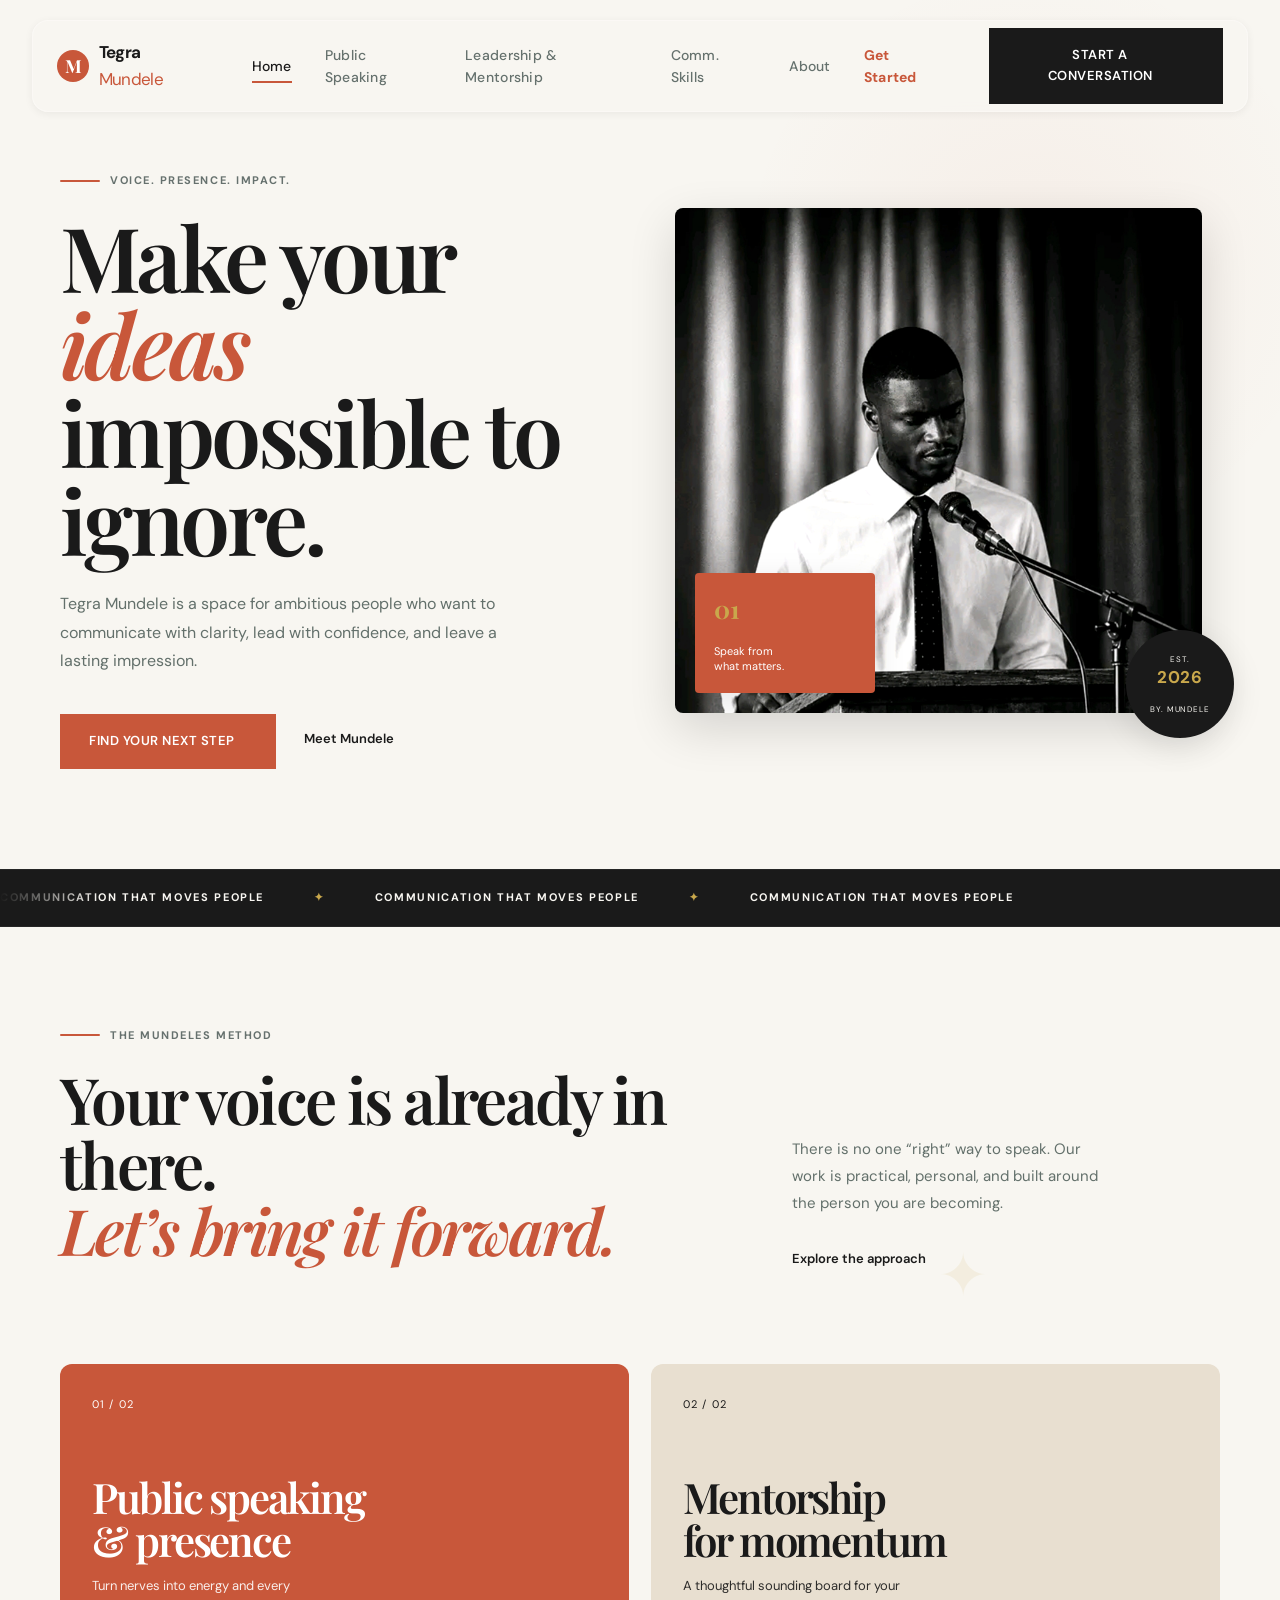
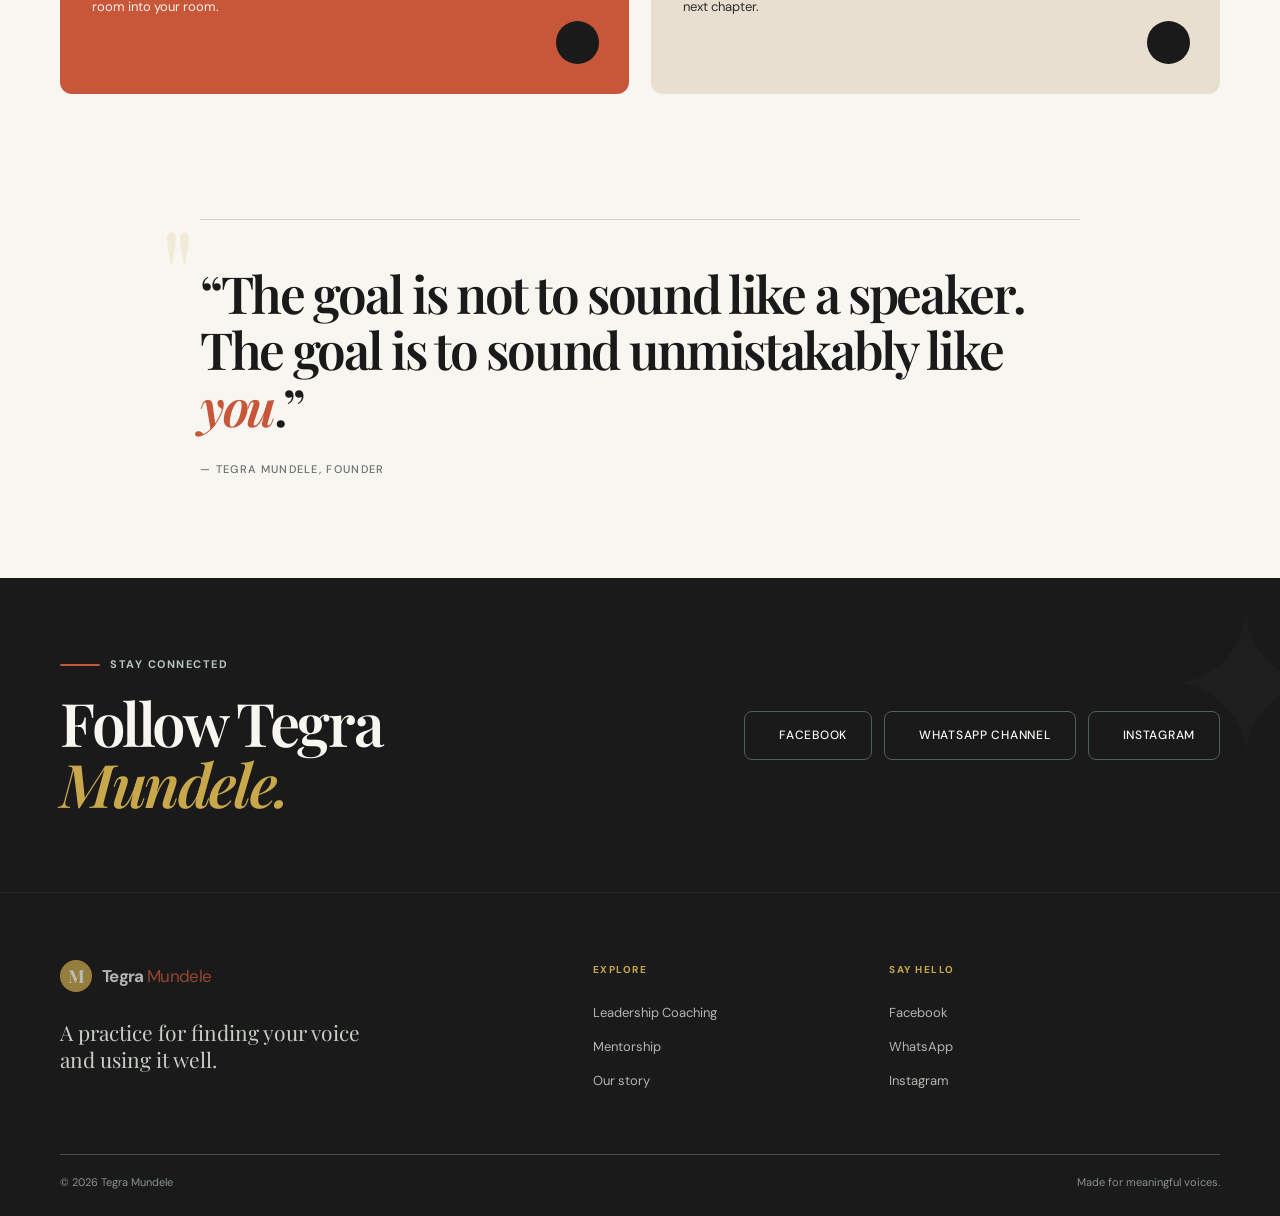
==== commit b1aa212c: "Add files via upload" ====
--- a/index.html
+++ b/index.html
@@ -2,22 +2,22 @@
 <html lang="en">
 <head>
 	<meta charset="UTF-8"><meta name="viewport" content="width=device-width, initial-scale=1.0">
-	<meta name="description" content="Mundeles Hub helps thoughtful leaders speak with clarity, conviction, and presence.">
-	<title>Mundele's Diary | Speak with intention</title>
+	<meta name="description" content="Tegra Mundele helps thoughtful leaders speak with clarity, conviction, and presence.">
+	<title>Tegra Mundele | Speak with intention</title>
 	<link rel="preconnect" href="https://fonts.googleapis.com"><link rel="preconnect" href="https://fonts.gstatic.com" crossorigin>
 	<link href="https://fonts.googleapis.com/css2?family=DM+Sans:wght@400;500;600;700&family=Playfair+Display:wght@600;700&display=swap" rel="stylesheet">
 	<link rel="stylesheet" href="styles.css"><script src="https://unpkg.com/lucide@latest"></script>
 </head>
 <body>
-	<header class="site-header"><a class="brand" href="index.html"><span class="brand-mark">M</span><span>Mundele's <em>Diary</em></span></a><button class="menu-toggle" aria-label="Open menu" aria-expanded="false"><i data-lucide="menu"></i></button><nav class="site-nav" aria-label="Main navigation"><a class="active" href="index.html">Home</a><a href="coaching.html">Coaching</a><a href="mentorship.html">Mentorship</a><a href="about.html">About</a></nav><button class="button button-dark js-contact">Start a conversation <i data-lucide="arrow-up-right"></i></button></header>
+	<header class="site-header"><a class="brand" href="index.html"><span class="brand-mark">M</span><span>Tegra <em>Mundele</em></span></a><button class="menu-toggle" aria-label="Open menu" aria-expanded="false"><i data-lucide="menu"></i></button><nav class="site-nav" aria-label="Main navigation"><a class="active" href="index.html">Home</a><a href="coaching.html">Public Speaking</a><a href="mentorship.html">Leadership & Mentorship</a><a href="communication.html">Comm. Skills</a><a href="about.html">About</a></nav><button class="button button-dark js-contact">Start a conversation <i data-lucide="arrow-up-right"></i></button></header>
 	<main>
-		<section class="hero wrap"><div class="hero-copy reveal"><p class="eyebrow"><span></span> Voice. Presence. Impact.</p><h1>Make your <i>ideas</i><br>impossible to ignore.</h1><p class="hero-text">Mundele's Diary is a space for ambitious people who want to communicate with clarity, lead with confidence, and leave a lasting impression.</p><div class="hero-actions"><a class="button button-accent" href="coaching.html">Find your next step <i data-lucide="arrow-right"></i></a><a class="text-link" href="about.html">Meet Mundele <i data-lucide="play-circle"></i></a></div></div><div class="hero-visual reveal"><div class="image-frame"><img src="1.jpeg" alt="Speaker addressing a collaborative team"><div class="image-note"><strong>01</strong><span>Speak from<br>what matters.</span></div></div><div class="circle-stamp">EST.<br><b>2026</b><br>BY Mr. MUNDELE</div></div></section>
+		<section class="hero wrap"><div class="hero-copy reveal"><p class="eyebrow"><span></span> Voice. Presence. Impact.</p><h1>Make your <i>ideas</i><br>impossible to ignore.</h1><p class="hero-text">Tegra Mundele is a space for ambitious people who want to communicate with clarity, lead with confidence, and leave a lasting impression.</p><div class="hero-actions"><a class="button button-accent" href="coaching.html">Find your next step <i data-lucide="arrow-right"></i></a><a class="text-link" href="about.html">Meet Mundele <i data-lucide="play-circle"></i></a></div></div><div class="hero-visual reveal"><div class="image-frame"><img src="1.jpg" alt="Speaker addressing a collaborative team"><div class="image-note"><strong>01</strong><span>Speak from<br>what matters.</span></div></div><div class="circle-stamp">EST.<br><b>2026</b><br>BY. MUNDELE</div></div></section>
 		<section class="marquee-band"><div>COMMUNICATION THAT MOVES PEOPLE <span>✦</span> COMMUNICATION THAT MOVES PEOPLE <span>✦</span> COMMUNICATION THAT MOVES PEOPLE</div></section>
 		<section class="intro wrap reveal"><div><p class="eyebrow"><span></span> The Mundeles method</p><h2>Your voice is already in there.<br><i>Let’s bring it forward.</i></h2></div><div class="intro-detail"><p>There is no one “right” way to speak. Our work is practical, personal, and built around the person you are becoming.</p><a class="text-link" href="coaching.html">Explore the approach <i data-lucide="arrow-up-right"></i></a></div></section>
-		<section class="pathways wrap"><article class="path-card card-coral reveal"><div class="card-top"><span>01 / 02</span><i data-lucide="mic-2"></i></div><h3>Public speaking<br>& presence</h3><p>Turn nerves into energy and every room into your room.</p><a href="coaching.html" class="round-link" aria-label="Explore coaching"><i data-lucide="arrow-up-right"></i></a></article><article class="path-card card-cream reveal"><div class="card-top"><span>02 / 02</span><i data-lucide="sparkles"></i></div><h3>Mentorship<br>for momentum</h3><p>A thoughtful sounding board for your next chapter.</p><a href="mentorship.html" class="round-link" aria-label="Explore mentorship"><i data-lucide="arrow-up-right"></i></a></article></section>
+		<section class="pathways wrap"><article class="path-card card-coral reveal"><div class="card-top"><span>01 / 02</span><i data-lucide="mic-2"></i></div><h3>Public speaking<br>& presence</h3><p>Turn nerves into energy and every room into your room.</p><a href="coaching.html" class="round-link" aria-label="Explore leadership coaching"><i data-lucide="arrow-up-right"></i></a></article><article class="path-card card-cream reveal"><div class="card-top"><span>02 / 02</span><i data-lucide="sparkles"></i></div><h3>Mentorship<br>for momentum</h3><p>A thoughtful sounding board for your next chapter.</p><a href="mentorship.html" class="round-link" aria-label="Explore mentorship"><i data-lucide="arrow-up-right"></i></a></article></section>
 		<section class="quote-section wrap reveal"><div class="quote-line"></div><blockquote>“The goal is not to sound like a speaker. The goal is to sound unmistakably like <i>you</i>.”</blockquote><p class="attribution">— Tegra Mundele, founder</p></section>
 	</main>
-	<footer class="site-footer"><div class="wrap footer-grid"><div><a class="brand" href="index.html"><span class="brand-mark">M</span><span>Mundele's <em>Diary</em></span></a><p class="footer-note">A practice for finding your voice<br>and using it well.</p></div><div><p class="footer-label">Explore</p><a href="coaching.html">Coaching</a><a href="mentorship.html">Mentorship</a><a href="about.html">Our story</a></div><div><p class="footer-label">Say hello</p><a href="mailto:hello@mundeleshub.com">support@mundelesdiary.com</a><a href="https://web.facebook.com/profile.php?id=100078546810645&amp;__cft__[0]=AZZw4p10-lcyYbBBeTtvL8FoCZ6YRGgDcry-6DZwANOQNaE54ZkitRC696cWBF1aROGAHP4LY8FflcwMe9Iw5AYK6L18FlKAVzACQ4gRJNXDT6J0ACa-c0oT2K-VPhjxRYe_IxjnM0jZVrz_CYbN_zAoTJPdtpu78BouoXJ0QEsGZF6shSpIRNbEWBW4yoYANAs&amp;__tn__=-UC%2CP-R" class="social" target="_blank" rel="noopener noreferrer">Facebook <i data-lucide="arrow-up-right"></i></a></div></div><div class="wrap footer-bottom"><span>© 2026 Mundele's Diary</span><span>Made for meaningful voices.</span></div></footer>
+	<footer class="site-footer"><div class="wrap footer-grid"><div><a class="brand" href="index.html"><span class="brand-mark">M</span><span>Tegra <em>Mundele</em></span></a><p class="footer-note">A practice for finding your voice<br>and using it well.</p></div><div><p class="footer-label">Explore</p><a href="coaching.html">Leadership Coaching</a><a href="mentorship.html">Mentorship</a><a href="about.html">Our story</a></div><div><p class="footer-label">Say hello</p><a href="https://www.facebook.com/people/Tegra-Mundele/100078546810645/" class="social">Facebook <i data-lucide="arrow-up-right"></i></a></div></div><div class="wrap footer-bottom"><span>© 2026 Tegra Mundele</span><span>Made for meaningful voices.</span></div></footer>
 	<div class="modal" aria-hidden="true"><div class="modal-panel"><button class="modal-close" aria-label="Close"><i data-lucide="x"></i></button><p class="eyebrow"><span></span> Start here</p><h2>Let’s talk about<br><i>what’s next.</i></h2><form class="contact-form"><label>Name<input required type="text" placeholder="Your name"></label><label>Email<input required type="email" placeholder="you@example.com"></label><label>What are you working on?<textarea rows="3" placeholder="Tell us a little about it"></textarea></label><button class="button button-accent" type="submit">Send inquiry <i data-lucide="arrow-right"></i></button></form><p class="form-success">Thanks. We’ll be in touch soon.</p></div></div>
 	<script src="script.js"></script>
 </body></html>
--- a/styles.css
+++ b/styles.css
@@ -1,211 +1,2317 @@
-/* Final mobile precedence rules with centering */
-@media(max-width:760px){
-	.hero{grid-template-columns:1fr!important;text-align:center!important;}
-	.hero-visual{width:100%!important;min-width:0!important;padding:0 0 18px!important;margin:0 auto!important;}
-	.image-frame{width:100%!important;height:auto!important;min-height:280px!important;aspect-ratio:4 / 5;margin:0 auto!important;}
-	.image-frame>img{width:100%!important;height:100%!important;min-height:280px!important;object-fit:cover!important;}
-	.image-note{max-width:calc(100% - 24px)!important;overflow:hidden;margin:0 auto!important;}
-	.circle-stamp{right:0!important;}
-	.pathways{grid-template-columns:1fr!important;}
-	.path-card{width:100%!important;min-width:0!important;margin:0 auto!important;}
-	.marquee-band{max-width:100%!important;overflow:hidden;}
-	
-	/* Center all content */
-	.wrap{text-align:center!important;}
-	.hero-text{max-width:100%!important;margin:0 auto!important;}
-	.hero-actions{justify-content:center!important;}
-	.intro{text-align:center!important;}
-	.intro-detail p{max-width:100%!important;margin:0 auto 28px!important;}
-	.quote-section{text-align:center!important;margin:0 auto!important;}
-	.offering-row{text-align:center!important;}
-	.process-grid,.mentor-content,.values{text-align:center!important;}
-	.team-section{text-align:center!important;}
-	.register-page{text-align:center!important;}
-	.register-note{max-width:100%!important;margin:38px auto 0!important;justify-content:center!important;}
-	.registration-form .button{justify-self:center!important;}
-	.follow-inner{text-align:center!important;align-items:center!important;}
-	.follow-actions{align-items:center!important;}
-	.follow-link{width:100%!important;justify-content:center!important;}
-}
-
-@import url('https://fonts.googleapis.com/css2?family=Bodoni+Moda:opsz,wght@6..96,600;6..96,700&family=Sora:wght@400;500;600;700&display=swap');
-
-/* Final label cleanup for pages that already contain the new text. */
-.site-nav a[href="coaching.html"]{font-size:14px!important}.footer-grid a[href="coaching.html"]{font-size:13px!important}.site-nav a[href="coaching.html"]::after,.footer-grid a[href="coaching.html"]::after{content:none!important}
-/* Normalize the speaking label now that it is part of the page markup. */
-.site-nav a[href="coaching.html"],.footer-grid a[href="coaching.html"]{font-size:inherit}.site-nav a[href="coaching.html"]::after,.footer-grid a[href="coaching.html"]::after{content:none}
-/* Registration page */
-.register-page{display:grid;grid-template-columns:1fr 1fr;gap:110px;align-items:center;padding:105px 0 140px}.register-intro h1{margin-bottom:25px}.register-note{display:flex;gap:12px;align-items:flex-start;border-top:1px solid var(--line);padding-top:20px;margin-top:38px;max-width:350px;color:#63706b;font-size:12px;line-height:1.5}.register-note svg{width:19px;color:var(--coral);flex:none}.register-panel{background:var(--cream);padding:40px}.registration-form{display:grid;gap:21px}.registration-form label{font-size:11px;font-weight:700;color:var(--ink)}.registration-form input,.registration-form select{display:block;width:100%;background:transparent;border:0;border-bottom:1px solid var(--line);padding:12px 0;font:inherit;color:var(--ink);outline:0}.registration-form select{appearance:none;border-radius:0}.registration-form .button{margin-top:12px;justify-self:start}.registration-success{display:none;text-align:center;padding:35px 10px}.registration-success svg{width:38px;height:38px;color:var(--coral);margin-bottom:12px}.registration-success p{font-family:var(--serif);font-size:25px;line-height:1.2}.site-nav a[href="get-started.html"]{color:var(--coral);font-weight:700}@media(max-width:760px){.register-page{grid-template-columns:1fr;gap:40px;padding:65px 0 85px}.register-panel{padding:28px 22px}}
-
-/* Mobile Header - Improved visibility */
-@media(max-width:760px){
-	.site-header{position:relative;background:var(--paper)!important;z-index:10!important;padding:10px 0!important;min-height:80px!important;display:flex!important;align-items:center!important;justify-content:space-between!important;width:calc(100% - 32px)!important;margin:0 auto!important;}
-	
-	.menu-toggle{position:relative!important;right:0!important;top:0!important;width:36px!important;height:32px!important;display:grid!important;place-items:center;padding:0;z-index:15;background:none;border:0;cursor:pointer;}
-	.menu-toggle svg{width:24px;height:24px;fill:var(--ink);}
-	
-	.site-nav{position:absolute!important;top:80px!important;right:0!important;left:0!important;width:100%!important;margin:0!important;background:var(--paper)!important;padding:20px 16px!important;display:none!important;flex-direction:column!important;gap:15px!important;z-index:10!important;box-shadow:0 12px 24px rgba(23,33,31,.16)!important;border-bottom:1px solid var(--line)!important;}
-	.site-nav:not(.open){visibility:hidden;pointer-events:none;display:none!important;}
-	.site-nav.open{visibility:visible!important;pointer-events:auto!important;display:flex!important;}
-	.site-nav a{display:block!important;padding:13px 4px!important;font-size:16px!important;color:var(--ink)!important;border-bottom:1px solid rgba(0,0,0,0.05)!important;}
-	.site-nav a:last-child{border-bottom:0!important;}
-	.site-nav a:hover{background:var(--cream)!important;padding-left:8px!important;}
-	
-	.site-header>.button{display:none!important;}
-}
-
-.team-section{display:grid;grid-template-columns:1fr 1.2fr;gap:80px;padding:115px 0 30px}.team-grid{display:grid;grid-template-columns:1fr 1fr;gap:20px}.team-member{border-top:1px solid var(--line);padding-top:16px}.team-photo{height:260px;background:linear-gradient(135deg,#cbd4d0,#8f9e98);display:grid;place-items:center;text-align:center;padding:20px;font-size:10px;font-weight:700;letter-spacing:.14em;overflow:hidden}.team-photo img{width:100%;height:100%;object-fit:cover;display:block}.team-member:nth-child(2) .team-photo img{transform:scale(1.3)}.team-photo small{display:block;font-size:9px;font-weight:400;letter-spacing:.04em;margin-top:9px}.team-member h3{font-family:var(--serif);font-size:24px;margin:18px 0 5px}.team-member p{color:#63706b;font-size:12px}@media(max-width:760px){.team-section{grid-template-columns:1fr;gap:30px;padding:80px 0 10px;text-align:center!important;}.team-grid{grid-template-columns:1fr}.team-photo{height:230px;width:100%!important;margin:0 auto!important;}}
-
-@media(max-width:760px){.menu-toggle{display:block!important;margin-left:auto}.site-nav{display:none}.site-nav.open{display:flex}}
-
-/* Page loader, mobile navigation, and editable photo placeholders */
-.page-loader{position:fixed;inset:0;background:var(--ink);color:var(--paper);display:grid;place-items:center;z-index:20;transition:opacity .45s,visibility .45s}.page-loader.is-hidden{opacity:0;visibility:hidden}.loader-inner{text-align:center}.loader-mark{width:58px;height:58px;border:1px solid var(--coral);border-top-color:transparent;border-radius:50%;display:grid;place-items:center;margin:auto auto 18px;animation:loader-spin 1s linear infinite}.loader-mark span{font-family:var(--serif);font-size:28px;color:var(--coral);animation:loader-counterspin 1s linear infinite}.loader-inner p{font-size:10px;letter-spacing:.18em;text-transform:uppercase;margin:0;color:#b8c4be}@keyframes loader-spin{to{transform:rotate(360deg)}}@keyframes loader-counterspin{to{transform:rotate(-360deg)}}.mobile-photo-placeholder{height:100%;min-height:320px;background:linear-gradient(135deg,#cbd4d0,#8f9e98);display:grid;place-items:center;text-align:center;color:var(--ink);font-size:11px;font-weight:700;letter-spacing:.15em}.mobile-photo-placeholder small{display:block;font-size:9px;letter-spacing:.08em;margin-top:8px;font-weight:400}.image-frame>img,.side-image>img,.portrait-wrap>img,.about-image>img{display:block;width:100%;height:100%;object-fit:cover}.image-frame:before,.side-image:before,.portrait-wrap:before,.about-image:before{content:"ADD YOUR PHOTO HERE";height:100%;display:none;place-items:center;text-align:center;color:var(--ink);font-size:11px;font-weight:700;letter-spacing:.15em;background:linear-gradient(135deg,#cbd4d0,#8f9e98)}.side-image:before,.portrait-wrap:before,.about-image:before{position:absolute;inset:0}
-
-/* Updated mobile layout with centering and improved footer visibility */
-@media(max-width:760px){
-	.wrap{width:calc(100% - 40px);margin:0 auto!important;text-align:center!important;}
-	.site-header{height:auto!important;min-height:75px!important;width:calc(100% - 40px)!important;gap:15px;padding:15px 0!important;background:var(--paper)!important;position:relative!important;z-index:10!important;}
-	.site-header>.button{display:none}
-	.menu-toggle{display:block;margin-left:auto;position:relative!important;right:auto!important;top:auto!important;}
-	.site-nav{position:absolute;top:75px;left:20px;right:20px;background:var(--paper)!important;padding:22px;display:none;flex-direction:column;gap:20px;z-index:10;box-shadow:0 12px 24px rgba(23,33,31,.16);border-radius:4px;}
-	.site-nav.open{display:flex}
-	.site-nav a{color:var(--ink);font-size:16px;padding:10px 0;border-bottom:1px solid var(--line);}
-	.site-nav a:last-child{border-bottom:0;}
-	.hero,.page-hero,.mentorship-hero,.intro,.process-grid,.mentor-content,.values{grid-template-columns:1fr;gap:45px;text-align:center!important;}
-	.hero{padding:60px 0 75px}
-	.hero-visual{padding-right:0;margin:0 auto!important;}
-	.image-frame{height:auto!important;min-height:280px!important;aspect-ratio:4/5!important;width:100%!important;max-width:400px!important;margin:0 auto!important;}
-	.circle-stamp{right:-7px;bottom:-18px;}
-	.intro{padding:80px 0 65px}
-	.pathways{grid-template-columns:1fr;padding-bottom:80px}
-	.path-card{min-height:300px;width:100%!important;max-width:400px!important;margin:0 auto!important;}
-	.quote-section{padding-bottom:85px;text-align:center!important;}
-	
-	/* Footer - Improved visibility on mobile */
-	.footer-grid{grid-template-columns:1fr 1fr;gap:35px;text-align:center!important;}
-	.footer-grid>div:first-child{grid-column:1/-1;text-align:center!important;}
-	.footer-grid>div:not(:first-child){align-items:center!important;}
-	.footer-bottom{gap:15px;flex-direction:column;text-align:center!important;padding-bottom:30px!important;}
-	.social{justify-content:center!important;}
-	.site-footer{padding:40px 0 20px!important;background:var(--ink)!important;color:var(--paper)!important;}
-	.footer-note{font-size:18px!important;margin:0 auto!important;}
-	.footer-label{margin:2px 0 12px!important;display:block!important;}
-	
-	.page-hero,.mentorship-hero{padding:65px 0 100px}
-	.side-image,.portrait-wrap{height:auto!important;min-height:280px!important;aspect-ratio:4/5!important;width:100%!important;max-width:400px!important;margin:0 auto!important;}
-	.process-section,.cream-band{padding:70px 0}
-	.offerings,.values{padding:80px 0;text-align:center!important;}
-	.offering-row{grid-template-columns:1fr 48px;text-align:center!important;}
-	.offering-row>strong{display:none}
-	.about-hero{padding:70px 0 50px;text-align:center!important;}
-	.about-image{height:auto!important;min-height:280px!important;aspect-ratio:4/3!important;width:100%!important;max-width:400px!important;margin:0 auto!important;}
-	.about-image>div{font-size:21px;padding:18px 22px;position:relative!important;margin-top:10px!important;}
-	.modal-panel{padding:35px 25px}
-	.modal-panel h2{font-size:38px}
-}
-
-/* Mobile layout pass: keep every page readable inside narrow viewports. */
-body{overflow-x:hidden}
-img,svg{max-width:100%}
-.page-loader{min-height:100dvh;padding:env(safe-area-inset-top) 20px env(safe-area-inset-bottom);place-items:center}
-.loader-inner{width:min(100%,260px)}
-
-/* Mobile styles with centering and improved visibility */
-@media(max-width:760px){
-	.wrap{width:min(100% - 32px,1160px);margin:0 auto!important;text-align:center!important;}
-	.site-header{width:calc(100% - 32px);min-height:72px;background:var(--paper)!important;padding:10px 0!important;margin:0 auto!important;}
-	.brand{font-size:15px;justify-content:center!important;}
-	.site-nav{top:72px;left:0;right:0;width:100%;padding:20px 16px;gap:0;box-shadow:0 12px 24px rgba(23,33,31,.16);background:var(--paper)!important;}
-	.site-nav a{display:block;padding:13px 4px;font-size:16px;border-bottom:1px solid rgba(0,0,0,0.05);}
-	.site-nav a:last-child{border-bottom:0;}
-	h1{font-size:clamp(42px,13vw,68px);line-height:1.02;margin:18px 0 22px;text-align:center!important;}
-	h2{font-size:clamp(34px,10vw,52px);text-align:center!important;}
-	.hero,.page-hero,.mentorship-hero{gap:32px;padding-top:46px;padding-bottom:64px;text-align:center!important;}
-	.hero-text{font-size:15px;line-height:1.7;max-width:100%!important;margin:0 auto!important;}
-	.hero-actions{align-items:stretch;flex-direction:column;gap:18px;justify-content:center!important;}
-	.hero-actions .button,.hero-actions .text-link{justify-content:center;width:100%;}
-	.image-frame{height:auto;min-height:280px;aspect-ratio:4 / 5;max-width:400px!important;margin:0 auto!important;}
-	.side-image,.portrait-wrap{height:auto;min-height:280px;aspect-ratio:4 / 5;max-width:400px!important;margin:0 auto!important;}
-	.circle-stamp{right:0;bottom:-18px;width:92px;height:92px;font-size:8px;}
-	.intro,.process-section,.cream-band,.offerings,.values{padding-top:58px;padding-bottom:58px;text-align:center!important;}
-	.intro,.process-grid,.mentor-content,.values{gap:30px;}
-	.intro-detail p{max-width:100%!important;margin:0 auto 28px!important;}
-	.pathways{gap:16px;padding-top:0;padding-bottom:58px;}
-	.path-card{min-height:260px;padding:25px 22px;max-width:400px!important;margin:0 auto!important;}
-	.quote-section{padding-bottom:64px;text-align:center!important;margin:0 auto!important;}
-	.quote-section blockquote{font-size:clamp(28px,8vw,42px);line-height:1.12;}
-	
-	/* Footer mobile visibility */
-	.footer-grid{grid-template-columns:1fr;gap:28px;text-align:center!important;}
-	.footer-grid>div:first-child{grid-column:auto;text-align:center!important;}
-	.footer-grid>div:not(:first-child){align-items:center!important;}
-	.footer-grid a{overflow-wrap:anywhere;}
-	.footer-bottom{align-items:center;padding-bottom:24px;flex-direction:column;gap:15px;text-align:center!important;}
-	.site-footer{padding:40px 0 20px!important;background:var(--ink)!important;}
-	.footer-note{margin:0 auto 20px!important;}
-	.footer-label{display:block!important;margin-bottom:12px!important;}
-	.social{justify-content:center!important;}
-	
-	.about-hero{padding-top:48px;padding-bottom:38px;text-align:center!important;}
-	.about-image{height:auto;min-height:280px;aspect-ratio:4 / 3;max-width:400px!important;margin:0 auto!important;}
-	.about-image>div{font-size:clamp(19px,6vw,28px);position:relative!important;margin-top:10px!important;}
-	.team-section{padding-top:58px;text-align:center!important;}
-	.team-grid{gap:16px;}
-	.team-photo{max-width:400px!important;margin:0 auto!important;}
-	.register-page{padding-top:48px;padding-bottom:64px;gap:30px;text-align:center!important;}
-	.register-panel{padding:25px 18px;}
-	.register-note{max-width:100%!important;margin:38px auto 0!important;justify-content:center!important;}
-	.registration-form .button{width:100%;justify-content:center;}
-	.modal{padding:16px;}
-	.modal-panel{width:100%;max-height:calc(100dvh - 32px);overflow:auto;padding:28px 20px;text-align:center!important;}
-	.modal-panel h2{font-size:clamp(32px,9vw,42px);}
-	.follow-section{padding:52px 0;text-align:center!important;}
-	.follow-inner{align-items:center!important;text-align:center!important;}
-	.follow-actions{width:100%;flex-direction:column;align-items:center!important;}
-	.follow-link{justify-content:center;width:100%!important;}
-}
-
-@media(max-width:380px){
-	.wrap{width:calc(100% - 24px);margin:0 auto!important;}
-	.site-header{width:calc(100% - 24px);padding:10px 0!important;}
-	.button{padding:13px 15px;font-size:12px;}
-	.footer-grid{gap:22px;}
-}
-@media(prefers-reduced-motion:reduce){.page-loader{transition:none}.loader-mark span{animation:none}.reveal{transition:none}}
-
-@media(max-width:760px){
-	.hero-visual{width:100%;min-width:0;padding:0 0 18px;margin:0 auto!important;}
-	.image-frame{width:100%;max-width:400px!important;margin:0 auto!important;}
-	.image-note{max-width:calc(100% - 24px);overflow:hidden;margin:0 auto!important;}
-	.circle-stamp{right:0;}
-	.path-card{width:100%;min-width:0;max-width:400px!important;margin:0 auto!important;}
-	.marquee-band,.marquee-band>div{max-width:100%;overflow:hidden;text-align:center!important;}
-}
-
-/* Fresh editorial type and a lighter touch for the loading state. */
-:root{--serif:'Bodoni Moda',Georgia,serif;--sans:'Sora',sans-serif;--coral:#d96d55;--paper:#f6f2ea;--cream:#ebe2d0;--line:#cbc9bc}
-body{letter-spacing:.01em}
-.loader-mark{width:58px;height:24px;border:0;border-radius:0;display:flex;align-items:center;justify-content:center;gap:8px;margin:auto auto 18px;animation:none}
-.loader-mark span{display:block;width:8px;height:8px;border-radius:50%;background:var(--coral);animation:loader-dot 1s ease-in-out infinite}
-.loader-mark span:first-child{animation-delay:-.2s}.loader-mark span:nth-child(2){animation-delay:0s}.loader-mark span:last-child{animation-delay:.2s}
-@keyframes loader-dot{0%,80%,100%{opacity:.35;transform:translateY(0)}40%{opacity:1;transform:translateY(-6px)}}
-.team-member--text h3{margin-top:0}
-.social-icon{width:16px;height:16px;object-fit:contain}
-
-/* Follow section mobile improvements */
-.follow-section{background:var(--ink);color:var(--paper);padding:78px 0}.follow-inner{display:flex;align-items:center;justify-content:space-between;gap:40px}.follow-section .eyebrow{color:#b8c4be}.follow-section h2{margin:18px 0 0;font-size:clamp(36px,5vw,60px)}.follow-section h2 i{color:var(--coral)}.follow-actions{display:flex;flex-wrap:wrap;gap:12px}.follow-link{display:inline-flex;align-items:center;gap:10px;border:1px solid #52605b;padding:14px 18px;color:var(--paper);font-size:12px;transition:background .2s,border-color .2s}.follow-link:hover{background:var(--coral);border-color:var(--coral);color:var(--ink)}
-
-@media(max-width:760px){
-	.follow-section{padding:60px 0;text-align:center!important;}
-	.follow-inner{align-items:center;flex-direction:column;text-align:center!important;}
-	.follow-actions{width:100%;flex-direction:column;align-items:center!important;}
-	.follow-link{justify-content:center;width:100%!important;}
-}
-
-.site-nav a[href="coaching.html"],.footer-grid a[href="coaching.html"]{font-size:0}.site-nav a[href="coaching.html"]::after{content:"Public Speaking";font-size:14px}.footer-grid a[href="coaching.html"]::after{content:"Public Speaking";font-size:13px}
-/* Grey and emerald theme overrides */
-:root{--ink:#1d2926!important;--paper:#eef1ef!important;--coral:#13856f!important;--sage:#d5ddda!important;--cream:#e1e8e4!important;--line:#b9c6c1!important}
-:root{--ink:#17211f;--paper:#f5f1e9;--coral:#e8795f;--sage:#cfd7c5;--cream:#e7dfc9;--line:#c8c9be;--serif:'Playfair Display',Georgia,serif;--sans:'DM Sans',sans-serif}*{box-sizing:border-box}html{scroll-behavior:smooth}body{margin:0;background:var(--paper);color:var(--ink);font-family:var(--sans);font-size:16px}a{color:inherit;text-decoration:none}button{font:inherit;border:0;cursor:pointer}.wrap{width:min(1160px,calc(100% - 80px));margin-inline:auto;text-align:left;}
-
-/* Desktop header styles */
-.site-header{width:min(1280px,calc(100% - 64px));height:92px;margin:auto;display:flex;align-items:center;gap:44px;justify-content:space-between;background:transparent;position:relative;z-index:10;}.brand{display:flex;align-items:center;gap:10px;font-weight:700;letter-spacing:-.04em;font-size:17px}.brand em{font-style:normal;font-weight:400}.brand-mark{width:29px;height:29px;background:var(--coral);display:grid;place-items:center;font-family:var(--serif);font-size:18px;border-radius:50%}.site-nav{display:flex;gap:33px;margin-left:auto}.site-nav a{font-size:14px;color:#65716d;transition:color .2s}.site-nav a:hover,.site-nav a.active{color:var(--ink)}.button{display:inline-flex;align-items:center;gap:12px;padding:15px 20px;font-size:13px;font-weight:700;transition:transform .2s,background .2s}.button:hover{transform:translateY(-2px)}.button svg,.text-link svg,.round-link svg{width:16px;height:16px}.button-dark{background:var(--ink);color:#fff}.button-accent{background:var(--coral);color:var(--ink)}.menu-toggle{display:none;background:none}.eyebrow{display:flex;gap:10px;align-items:center;color:#66716e;font-size:11px;text-transform:uppercase;letter-spacing:.14em;font-weight:700}.eyebrow span{width:23px;height:1px;background:var(--coral)}h1,h2,h3,p{margin-top:0}h1,h2{font-family:var(--serif);font-weight:600;letter-spacing:-.055em}h1{font-size:clamp(52px,7vw,94px);line-height:.98;margin:22px 0 27px}h2{font-size:clamp(40px,5vw,64px);line-height:1.02}h1 i,h2 i,blockquote i,.about-image i{font-weight:600;color:var(--coral);font-style:italic}.hero{display:grid;grid-template-columns:1fr 1fr;gap:70px;padding:85px 0 112px;align-items:center}.hero-text{max-width:460px;color:#63706b;line-height:1.7;font-size:16px}.hero-actions{display:flex;gap:28px;align-items:center;margin-top:38px}.text-link{display:inline-flex;align-items:center;gap:9px;font-size:13px;font-weight:700;border-bottom:1px solid var(--ink);padding-bottom:5px}.hero-visual{position:relative;padding:0 18px 20px 0}.image-frame{height:505px;overflow:hidden;position:relative;background:var(--sage)}.image-frame img,.side-image img,.portrait-wrap img,.about-image img{width:100%;height:100%;object-fit:cover;display:block;filter:saturate(.78)}.image-note{position:absolute;bottom:0;left:0;background:var(--coral);width:180px;height:120px;padding:19px;display:flex;justify-content:space-between;font-size:11px;line-height:1.35}.image-note strong{font-family:var(--serif);font-size:25px}.circle-stamp{position:absolute;right:-14px;bottom:-5px;width:108px;height:108px;border-radius:50%;background:var(--ink);color:var(--paper);display:grid;place-content:center;text-align:center;font-size:8px;letter-spacing:.12em;line-height:1.5}.circle-stamp b{color:var(--coral);font-size:17px}.marquee-band{background:var(--ink);color:var(--paper);overflow:hidden;padding:19px 0;font-weight:700;font-size:11px;letter-spacing:.15em;white-space:nowrap}.marquee-band div{animation:scroll 24s linear infinite}.marquee-band span{color:var(--coral);padding:0 35px}@keyframes scroll{to{transform:translateX(-20%)}}.intro{display:grid;grid-template-columns:1.2fr .8fr;gap:90px;padding:125px 0 95px}.intro h2{margin:22px 0}.intro-detail{align-self:end;padding-bottom:9px}.intro-detail p{color:#63706b;line-height:1.7;max-width:320px;margin-bottom:28px}.pathways{display:grid;grid-template-columns:1fr 1fr;gap:22px;padding-bottom:120px}.path-card{min-height:330px;padding:32px;position:relative}.card-coral{background:var(--coral)}.card-cream{background:var(--cream)}.card-top{display:flex;justify-content:space-between;font-size:11px;letter-spacing:.1em}.card-top svg{width:24px}.path-card h3{font-family:var(--serif);font-weight:600;font-size:42px;line-height:1.03;letter-spacing:-.05em;margin:62px 0 14px}.path-card p{font-size:13px;max-width:220px;line-height:1.5}.round-link{width:43px;height:43px;border-radius:50%;background:var(--ink);color:#fff;display:grid;place-items:center;position:absolute;right:30px;bottom:30px}.quote-section{padding:25px 0 135px;max-width:880px}.quote-line{width:100%;height:1px;background:var(--line);margin-bottom:45px}.quote-section blockquote{font-family:var(--serif);font-size:clamp(30px,4vw,53px);line-height:1.1;letter-spacing:-.045em;margin:0 0 27px}.attribution{font-size:11px;text-transform:uppercase;letter-spacing:.12em;color:#66716e}.site-footer{background:var(--ink);color:var(--paper);padding:67px 0 25px}.footer-grid{display:grid;grid-template-columns:2fr 1fr 1.4fr;gap:60px}.footer-grid .brand{margin-bottom:27px}.footer-note{font-family:var(--serif);font-size:21px;line-height:1.25;color:#c7cec5}.footer-grid>div:not(:first-child){display:flex;flex-direction:column;align-items:flex-start;gap:13px;font-size:13px}.footer-label{color:var(--coral);text-transform:uppercase;font-weight:700;font-size:10px;letter-spacing:.15em;margin:2px 0 12px}.social{display:flex;align-items:center;gap:6px}.social svg{width:13px}.footer-bottom{border-top:1px solid #46514d;margin-top:62px;padding-top:19px;color:#89938d;font-size:11px;display:flex;justify-content:space-between}.modal{position:fixed;inset:0;background:#17211fcc;display:grid;place-items:center;padding:20px;opacity:0;visibility:hidden;transition:.25s;z-index:4}.modal.open{opacity:1;visibility:visible}.modal-panel{background:var(--paper);padding:45px;max-width:510px;width:100%;position:relative}.modal-panel h2{font-size:47px;margin:19px 0 30px}.modal-close{position:absolute;right:18px;top:18px;background:none}.modal-close svg{width:20px}.contact-form{display:grid;gap:15px}.contact-form label{font-size:11px;font-weight:700}.contact-form input,.contact-form textarea{display:block;width:100%;background:transparent;border:0;border-bottom:1px solid var(--line);padding:11px 0;font:inherit;outline:0;resize:vertical}.contact-form .button{margin-top:10px;justify-self:start}.form-success{display:none;color:#56816c}.page-hero,.mentorship-hero{display:grid;grid-template-columns:1fr .8fr;gap:110px;align-items:center;padding:90px 0 135px}.side-image{height:430px;position:relative}.side-image span{position:absolute;bottom:-25px;left:-25px;background:var(--coral);padding:22px;font-family:var(--serif);font-size:21px}.process-section,.cream-band{background:var(--sage);padding:90px 0}.process-grid,.mentor-content,.values{display:grid;grid-template-columns:1fr 1fr;gap:100px}.process-grid h2,.mentor-content h2,.values h2{margin-top:20px}.process-list>div,.benefits>div,.value-list>div{border-top:1px solid #aeb9ad;padding:22px 0;display:grid;grid-template-columns:50px 1fr;column-gap:14px}.process-list b,.benefits span,.value-list span{font-size:11px;color:#68756c}.process-list h3,.benefits h3,.value-list h3{font-size:18px;margin:0}.process-list p,.benefits p,.value-list p{grid-column:2;color:#63706b;font-size:13px;line-height:1.6;margin:8px 0 0}.offerings{padding:115px 0 130px}.offering-row{border-top:1px solid var(--line);padding:27px 0;display:grid;grid-template-columns:1fr 70px 48px;align-items:center}.offering-row h3{font-family:var(--serif);font-size:30px;margin:0}.offering-row p{font-size:13px;color:#63706b;margin:8px 0 0}.offering-row>strong{font-family:var(--serif);font-size:27px;color:var(--coral)}.mentorship-hero{padding-bottom:125px}.portrait-wrap{height:485px;position:relative}.portrait-caption{position:absolute;bottom:0;right:0;background:var(--cream);padding:18px;font-family:var(--serif);font-size:20px}.mentor-content{align-items:start}.benefits>div{border-color:#aab5a9}.benefits{padding-top:15px}.about-hero{padding:100px 0 75px}.about-hero .hero-text{max-width:640px;font-size:20px}.about-image{height:480px;position:relative}.about-image>div{position:absolute;bottom:0;left:0;background:var(--coral);padding:25px 35px;font-family:var(--serif);font-size:28px}.values{padding:120px 0}.value-list>div{border-color:var(--line)}.reveal{opacity:0;transform:translateY(20px);transition:opacity .7s ease,transform .7s ease}.reveal.visible{opacity:1;transform:none}+/* ===== MODERN LUXURY CSS WITH PREMIUM EFFECTS ===== */
+
+/* Import premium fonts */
+@import url('https://fonts.googleapis.com/css2?family=Playfair+Display:ital,wght@0,400;0,600;0,700;1,400;1,600&family=DM+Sans:wght@400;500;700&family=Inter:wght@300;400;500;600;700&display=swap');
+
+/* ===== ROOT VARIABLES - LUXURY PALETTE ===== */
+:root {
+  --ink: #1a1a1a;
+  --paper: #f8f6f1;
+  --coral: #c8573a;
+  --gold: #c9a84c;
+  --sage: #d4dcd5;
+  --cream: #e8dfd0;
+  --line: #d1cdc0;
+  --serif: 'Playfair Display', Georgia, serif;
+  --sans: 'DM Sans', 'Inter', sans-serif;
+  --shadow-sm: 0 2px 8px rgba(0,0,0,0.06);
+  --shadow-md: 0 8px 32px rgba(0,0,0,0.10);
+  --shadow-lg: 0 16px 48px rgba(0,0,0,0.14);
+  --shadow-xl: 0 24px 64px rgba(0,0,0,0.18);
+  --transition-smooth: all 0.4s cubic-bezier(0.25, 0.46, 0.45, 0.94);
+  --transition-bounce: all 0.5s cubic-bezier(0.34, 1.56, 0.64, 1);
+}
+
+/* ===== RESET & BASE ===== */
+* {
+  margin: 0;
+  padding: 0;
+  box-sizing: border-box;
+}
+
+html {
+  scroll-behavior: smooth;
+}
+
+body {
+  margin: 0;
+  background: var(--paper);
+  color: var(--ink);
+  font-family: var(--sans);
+  font-size: 16px;
+  line-height: 1.6;
+  -webkit-font-smoothing: antialiased;
+  -moz-osx-font-smoothing: grayscale;
+  overflow-x: hidden;
+}
+
+::selection {
+  background: var(--coral);
+  color: white;
+}
+
+::-webkit-scrollbar {
+  width: 8px;
+}
+
+::-webkit-scrollbar-track {
+  background: var(--paper);
+}
+
+::-webkit-scrollbar-thumb {
+  background: var(--coral);
+  border-radius: 4px;
+}
+
+::-webkit-scrollbar-thumb:hover {
+  background: var(--gold);
+}
+
+/* ===== UTILITY CLASSES ===== */
+.wrap {
+  width: min(1160px, calc(100% - 80px));
+  margin-inline: auto;
+  position: relative;
+}
+
+/* ===== GLASSMORPHISM EFFECTS ===== */
+.glass {
+  background: rgba(255, 255, 255, 0.7);
+  backdrop-filter: blur(20px);
+  -webkit-backdrop-filter: blur(20px);
+  border: 1px solid rgba(255, 255, 255, 0.3);
+  box-shadow: var(--shadow-sm);
+}
+
+.glass-dark {
+  background: rgba(26, 26, 26, 0.85);
+  backdrop-filter: blur(20px);
+  -webkit-backdrop-filter: blur(20px);
+  border: 1px solid rgba(255, 255, 255, 0.08);
+}
+
+/* ===== LINKS & BUTTONS ===== */
+a {
+  color: inherit;
+  text-decoration: none;
+  transition: var(--transition-smooth);
+}
+
+button {
+  font: inherit;
+  border: 0;
+  cursor: pointer;
+  transition: var(--transition-smooth);
+}
+
+/* Premium Button Styles */
+.button {
+  display: inline-flex;
+  align-items: center;
+  gap: 12px;
+  padding: 16px 28px;
+  font-size: 13px;
+  font-weight: 600;
+  letter-spacing: 0.04em;
+  text-transform: uppercase;
+  border-radius: 0;
+  transition: var(--transition-bounce);
+  position: relative;
+  overflow: hidden;
+  border: 1px solid transparent;
+}
+
+.button::before {
+  content: '';
+  position: absolute;
+  top: 0;
+  left: -100%;
+  width: 100%;
+  height: 100%;
+  background: linear-gradient(90deg, transparent, rgba(255,255,255,0.2), transparent);
+  transition: 0.6s;
+}
+
+.button:hover::before {
+  left: 100%;
+}
+
+.button:hover {
+  transform: translateY(-3px);
+  box-shadow: var(--shadow-md);
+}
+
+.button-dark {
+  background: var(--ink);
+  color: #fff;
+  border-color: var(--ink);
+}
+
+.button-dark:hover {
+  background: transparent;
+  color: var(--ink);
+  border-color: var(--ink);
+  box-shadow: var(--shadow-lg);
+}
+
+.button-accent {
+  background: var(--coral);
+  color: #fff;
+  border-color: var(--coral);
+}
+
+.button-accent:hover {
+  background: transparent;
+  color: var(--coral);
+  border-color: var(--coral);
+  box-shadow: var(--shadow-lg);
+}
+
+.button-gold {
+  background: var(--gold);
+  color: var(--ink);
+  border-color: var(--gold);
+}
+
+.button-gold:hover {
+  background: transparent;
+  color: var(--gold);
+  border-color: var(--gold);
+  box-shadow: var(--shadow-lg);
+}
+
+.button-outline {
+  background: transparent;
+  color: var(--ink);
+  border-color: var(--ink);
+}
+
+.button-outline:hover {
+  background: var(--ink);
+  color: var(--paper);
+  border-color: var(--ink);
+  box-shadow: var(--shadow-lg);
+}
+
+/* Text Link with underline animation */
+.text-link {
+  display: inline-flex;
+  align-items: center;
+  gap: 9px;
+  font-size: 13px;
+  font-weight: 600;
+  color: var(--ink);
+  position: relative;
+  padding-bottom: 5px;
+}
+
+.text-link::after {
+  content: '';
+  position: absolute;
+  bottom: 0;
+  left: 0;
+  width: 0;
+  height: 2px;
+  background: var(--coral);
+  transition: width 0.4s ease;
+}
+
+.text-link:hover::after {
+  width: 100%;
+}
+
+.text-link svg {
+  transition: transform 0.3s ease;
+}
+
+.text-link:hover svg {
+  transform: translateX(5px);
+}
+
+/* ===== HEADER ===== */
+.site-header {
+  width: min(1280px, calc(100% - 64px));
+  height: 92px;
+  margin: 20px auto 0;
+  display: flex;
+  align-items: center;
+  gap: 44px;
+  justify-content: space-between;
+  padding: 0 24px;
+  position: relative;
+  z-index: 10;
+  border-radius: 16px;
+  background: rgba(248, 246, 241, 0.85);
+  backdrop-filter: blur(20px);
+  -webkit-backdrop-filter: blur(20px);
+  border: 1px solid rgba(255, 255, 255, 0.3);
+  box-shadow: var(--shadow-sm);
+  transition: var(--transition-smooth);
+}
+
+.site-header.scrolled {
+  margin-top: 0;
+  border-radius: 0 0 16px 16px;
+  box-shadow: var(--shadow-md);
+}
+
+/* Brand / Logo */
+.brand {
+  display: flex;
+  align-items: center;
+  gap: 10px;
+  font-weight: 700;
+  letter-spacing: -0.04em;
+  font-size: 17px;
+  position: relative;
+}
+
+.brand em {
+  font-style: normal;
+  font-weight: 400;
+  color: var(--coral);
+}
+
+.brand-mark {
+  width: 32px;
+  height: 32px;
+  background: var(--coral);
+  display: grid;
+  place-items: center;
+  font-family: var(--serif);
+  font-size: 18px;
+  border-radius: 50%;
+  color: white;
+  transition: transform 0.4s ease, box-shadow 0.4s ease;
+}
+
+.brand:hover .brand-mark {
+  transform: rotate(360deg) scale(1.1);
+  box-shadow: 0 0 30px rgba(200, 87, 58, 0.3);
+}
+
+.brand-text {
+  position: relative;
+}
+
+.brand-text::after {
+  content: '✦';
+  position: absolute;
+  top: -8px;
+  right: -18px;
+  font-size: 10px;
+  color: var(--gold);
+  animation: shimmer 2s ease-in-out infinite;
+}
+
+@keyframes shimmer {
+  0%, 100% { opacity: 0.5; transform: scale(1); }
+  50% { opacity: 1; transform: scale(1.2); }
+}
+
+/* Navigation */
+.site-nav {
+  display: flex;
+  gap: 33px;
+  margin-left: auto;
+  align-items: center;
+}
+
+.site-nav a {
+  font-size: 14px;
+  color: #65716d;
+  position: relative;
+  padding: 4px 0;
+  font-weight: 500;
+  letter-spacing: 0.02em;
+  transition: color 0.3s ease;
+}
+
+.site-nav a::after {
+  content: '';
+  position: absolute;
+  bottom: -2px;
+  left: 0;
+  width: 0;
+  height: 2px;
+  background: var(--coral);
+  transition: width 0.4s cubic-bezier(0.25, 0.46, 0.45, 0.94);
+}
+
+.site-nav a:hover::after,
+.site-nav a.active::after {
+  width: 100%;
+}
+
+.site-nav a:hover,
+.site-nav a.active {
+  color: var(--ink);
+}
+
+.site-nav a[href="get-started.html"] {
+  color: var(--coral);
+  font-weight: 700;
+}
+
+.site-nav a[href="get-started.html"]::after {
+  background: var(--gold);
+}
+
+/* Mobile Menu Toggle */
+.menu-toggle {
+  display: none;
+  background: none;
+  padding: 8px;
+  border-radius: 8px;
+  transition: background 0.3s ease;
+  position: relative;
+  z-index: 15;
+}
+
+.menu-toggle:hover {
+  background: rgba(0,0,0,0.05);
+}
+
+.menu-toggle svg {
+  width: 24px;
+  height: 24px;
+  fill: var(--ink);
+  transition: transform 0.3s ease;
+}
+
+.menu-toggle.active svg {
+  transform: rotate(90deg);
+}
+
+/* ===== TYPOGRAPHY ===== */
+h1, h2, h3, h4 {
+  margin-top: 0;
+  font-family: var(--serif);
+  font-weight: 600;
+  letter-spacing: -0.04em;
+}
+
+h1 {
+  font-size: clamp(52px, 7vw, 94px);
+  line-height: 0.98;
+  margin: 22px 0 27px;
+}
+
+h2 {
+  font-size: clamp(40px, 5vw, 64px);
+  line-height: 1.02;
+  margin-bottom: 20px;
+}
+
+h3 {
+  font-size: clamp(28px, 3vw, 42px);
+  line-height: 1.1;
+}
+
+h1 i, h2 i, h3 i, blockquote i {
+  font-weight: 600;
+  color: var(--coral);
+  font-style: italic;
+}
+
+/* Gradient text effect */
+.gradient-text {
+  background: linear-gradient(135deg, var(--coral), var(--gold));
+  -webkit-background-clip: text;
+  -webkit-text-fill-color: transparent;
+  background-clip: text;
+}
+
+/* Eyebrow */
+.eyebrow {
+  display: flex;
+  gap: 10px;
+  align-items: center;
+  color: #66716e;
+  font-size: 11px;
+  text-transform: uppercase;
+  letter-spacing: 0.14em;
+  font-weight: 700;
+}
+
+.eyebrow span {
+  width: 40px;
+  height: 2px;
+  background: var(--coral);
+  border-radius: 2px;
+}
+
+/* ===== HERO SECTION ===== */
+.hero {
+  display: grid;
+  grid-template-columns: 1fr 1fr;
+  gap: 70px;
+  padding: 60px 0 100px;
+  align-items: center;
+  position: relative;
+}
+
+.hero::before {
+  content: '';
+  position: absolute;
+  top: -20%;
+  right: -10%;
+  width: 600px;
+  height: 600px;
+  background: radial-gradient(circle, rgba(200, 87, 58, 0.05), transparent 70%);
+  border-radius: 50%;
+  pointer-events: none;
+}
+
+.hero-text {
+  max-width: 460px;
+  color: #63706b;
+  line-height: 1.8;
+  font-size: 16px;
+  font-weight: 400;
+}
+
+.hero-actions {
+  display: flex;
+  gap: 28px;
+  align-items: center;
+  margin-top: 38px;
+}
+
+/* Hero Visual */
+.hero-visual {
+  position: relative;
+  padding: 0 18px 20px 0;
+}
+
+.image-frame {
+  height: 505px;
+  overflow: hidden;
+  position: relative;
+  background: var(--sage);
+  border-radius: 8px;
+  box-shadow: var(--shadow-lg);
+  transition: transform 0.6s ease, box-shadow 0.6s ease;
+}
+
+.image-frame:hover {
+  transform: scale(1.02);
+  box-shadow: var(--shadow-xl);
+}
+
+.image-frame img {
+  width: 100%;
+  height: 100%;
+  object-fit: cover;
+  display: block;
+  filter: saturate(0.85) contrast(1.05);
+  transition: transform 0.8s ease;
+}
+
+.image-frame:hover img {
+  transform: scale(1.05);
+}
+
+/* Image Note */
+.image-note {
+  position: absolute;
+  bottom: 20px;
+  left: 20px;
+  background: var(--coral);
+  width: 180px;
+  height: 120px;
+  padding: 19px;
+  display: flex;
+  flex-direction: column;
+  justify-content: space-between;
+  font-size: 11px;
+  line-height: 1.35;
+  color: white;
+  border-radius: 4px;
+  box-shadow: var(--shadow-md);
+  backdrop-filter: blur(10px);
+  transition: transform 0.4s ease;
+}
+
+.image-note:hover {
+  transform: translateY(-5px);
+}
+
+.image-note strong {
+  font-family: var(--serif);
+  font-size: 25px;
+  color: var(--gold);
+}
+
+/* Circle Stamp */
+.circle-stamp {
+  position: absolute;
+  right: -14px;
+  bottom: -5px;
+  width: 108px;
+  height: 108px;
+  border-radius: 50%;
+  background: var(--ink);
+  color: var(--paper);
+  display: grid;
+  place-content: center;
+  text-align: center;
+  font-size: 8px;
+  letter-spacing: 0.12em;
+  line-height: 1.5;
+  box-shadow: var(--shadow-md);
+  animation: float 3s ease-in-out infinite;
+}
+
+@keyframes float {
+  0%, 100% { transform: translateY(0); }
+  50% { transform: translateY(-10px); }
+}
+
+.circle-stamp b {
+  color: var(--gold);
+  font-size: 17px;
+  display: block;
+}
+
+/* ===== MARQUEE BAND ===== */
+.marquee-band {
+  background: var(--ink);
+  color: var(--paper);
+  overflow: hidden;
+  padding: 19px 0;
+  font-weight: 700;
+  font-size: 11px;
+  letter-spacing: 0.15em;
+  white-space: nowrap;
+  position: relative;
+  border-top: 1px solid rgba(255,255,255,0.05);
+  border-bottom: 1px solid rgba(255,255,255,0.05);
+}
+
+.marquee-band::before,
+.marquee-band::after {
+  content: '';
+  position: absolute;
+  top: 0;
+  width: 100px;
+  height: 100%;
+  z-index: 2;
+  pointer-events: none;
+}
+
+.marquee-band::before {
+  left: 0;
+  background: linear-gradient(90deg, var(--ink), transparent);
+}
+
+.marquee-band::after {
+  right: 0;
+  background: linear-gradient(270deg, var(--ink), transparent);
+}
+
+.marquee-band div {
+  animation: scroll 24s linear infinite;
+  display: flex;
+  gap: 40px;
+}
+
+.marquee-band span {
+  color: var(--gold);
+  padding: 0 10px;
+}
+
+@keyframes scroll {
+  0% { transform: translateX(0); }
+  100% { transform: translateX(-50%); }
+}
+
+/* ===== INTRO SECTION ===== */
+.intro {
+  display: grid;
+  grid-template-columns: 1.2fr 0.8fr;
+  gap: 90px;
+  padding: 100px 0 80px;
+  position: relative;
+}
+
+.intro::after {
+  content: '✦';
+  position: absolute;
+  bottom: 40px;
+  right: 20%;
+  font-size: 60px;
+  color: var(--gold);
+  opacity: 0.1;
+}
+
+.intro h2 {
+  margin: 22px 0;
+}
+
+.intro-detail {
+  align-self: end;
+  padding-bottom: 9px;
+}
+
+.intro-detail p {
+  color: #63706b;
+  line-height: 1.8;
+  max-width: 320px;
+  margin-bottom: 28px;
+  font-size: 15px;
+}
+
+/* ===== PATHWAYS / CARDS ===== */
+.pathways {
+  display: grid;
+  grid-template-columns: 1fr 1fr;
+  gap: 22px;
+  padding-bottom: 100px;
+}
+
+.path-card {
+  min-height: 330px;
+  padding: 32px;
+  position: relative;
+  border-radius: 12px;
+  transition: var(--transition-bounce);
+  overflow: hidden;
+  cursor: pointer;
+}
+
+.path-card::before {
+  content: '';
+  position: absolute;
+  top: 0;
+  left: 0;
+  right: 0;
+  bottom: 0;
+  background: linear-gradient(135deg, transparent, rgba(255,255,255,0.1));
+  opacity: 0;
+  transition: opacity 0.4s ease;
+}
+
+.path-card:hover::before {
+  opacity: 1;
+}
+
+.path-card:hover {
+  transform: translateY(-8px);
+  box-shadow: var(--shadow-lg);
+}
+
+.card-coral {
+  background: var(--coral);
+  color: white;
+}
+
+.card-cream {
+  background: var(--cream);
+  color: var(--ink);
+}
+
+.card-top {
+  display: flex;
+  justify-content: space-between;
+  font-size: 11px;
+  letter-spacing: 0.1em;
+  text-transform: uppercase;
+}
+
+.card-top svg {
+  width: 24px;
+  transition: transform 0.4s ease;
+}
+
+.path-card:hover .card-top svg {
+  transform: rotate(90deg) scale(1.1);
+}
+
+.path-card h3 {
+  font-family: var(--serif);
+  font-weight: 600;
+  font-size: 42px;
+  line-height: 1.03;
+  letter-spacing: -0.05em;
+  margin: 62px 0 14px;
+}
+
+.path-card p {
+  font-size: 13px;
+  max-width: 220px;
+  line-height: 1.6;
+  opacity: 0.9;
+}
+
+/* Round Link */
+.round-link {
+  width: 43px;
+  height: 43px;
+  border-radius: 50%;
+  background: var(--ink);
+  color: #fff;
+  display: grid;
+  place-items: center;
+  position: absolute;
+  right: 30px;
+  bottom: 30px;
+  transition: var(--transition-bounce);
+  border: 2px solid transparent;
+}
+
+.round-link:hover {
+  transform: scale(1.1) rotate(45deg);
+  background: var(--gold);
+  border-color: var(--gold);
+  color: var(--ink);
+  box-shadow: var(--shadow-md);
+}
+
+/* ===== QUOTE SECTION ===== */
+.quote-section {
+  padding: 25px 0 100px;
+  max-width: 880px;
+  margin: 0 auto;
+  position: relative;
+}
+
+.quote-section::before {
+  content: '"';
+  position: absolute;
+  top: -20px;
+  left: -40px;
+  font-size: 120px;
+  color: var(--gold);
+  opacity: 0.15;
+  font-family: var(--serif);
+}
+
+.quote-line {
+  width: 100%;
+  height: 1px;
+  background: var(--line);
+  margin-bottom: 45px;
+}
+
+.quote-section blockquote {
+  font-family: var(--serif);
+  font-size: clamp(30px, 4vw, 53px);
+  line-height: 1.1;
+  letter-spacing: -0.045em;
+  margin: 0 0 27px;
+  font-weight: 600;
+}
+
+.attribution {
+  font-size: 11px;
+  text-transform: uppercase;
+  letter-spacing: 0.12em;
+  color: #66716e;
+  font-weight: 500;
+}
+
+/* ===== TEAM SECTION ===== */
+.team-section {
+  display: grid;
+  grid-template-columns: 1fr 1.2fr;
+  gap: 80px;
+  padding: 100px 0 30px;
+}
+
+.team-grid {
+  display: grid;
+  grid-template-columns: 1fr 1fr;
+  gap: 20px;
+}
+
+.team-member {
+  border-top: 1px solid var(--line);
+  padding-top: 16px;
+  transition: var(--transition-smooth);
+}
+
+.team-member:hover {
+  padding-left: 8px;
+}
+
+.team-photo {
+  height: 260px;
+  background: linear-gradient(135deg, #cbd4d0, #8f9e98);
+  display: grid;
+  place-items: center;
+  text-align: center;
+  padding: 20px;
+  font-size: 10px;
+  font-weight: 700;
+  letter-spacing: 0.14em;
+  overflow: hidden;
+  border-radius: 8px;
+  position: relative;
+}
+
+.team-photo img {
+  width: 100%;
+  height: 100%;
+  object-fit: cover;
+  display: block;
+  transition: transform 0.6s ease;
+}
+
+.team-member:hover .team-photo img {
+  transform: scale(1.05);
+}
+
+.team-photo::after {
+  content: '';
+  position: absolute;
+  inset: 0;
+  background: linear-gradient(0deg, rgba(0,0,0,0.1), transparent);
+  opacity: 0;
+  transition: opacity 0.4s ease;
+}
+
+.team-member:hover .team-photo::after {
+  opacity: 1;
+}
+
+.team-photo small {
+  display: block;
+  font-size: 9px;
+  font-weight: 400;
+  letter-spacing: 0.04em;
+  margin-top: 9px;
+}
+
+.team-member h3 {
+  font-family: var(--serif);
+  font-size: 24px;
+  margin: 18px 0 5px;
+}
+
+.team-member p {
+  color: #63706b;
+  font-size: 12px;
+}
+
+/* ===== OFFERINGS ===== */
+.offerings {
+  padding: 100px 0 120px;
+  position: relative;
+}
+
+.offerings::before {
+  content: '';
+  position: absolute;
+  top: 0;
+  left: 50%;
+  transform: translateX(-50%);
+  width: 60%;
+  height: 1px;
+  background: linear-gradient(90deg, transparent, var(--gold), transparent);
+}
+
+.offering-row {
+  border-top: 1px solid var(--line);
+  padding: 27px 0;
+  display: grid;
+  grid-template-columns: 1fr 70px 48px;
+  align-items: center;
+  transition: var(--transition-smooth);
+}
+
+.offering-row:hover {
+  padding-left: 16px;
+  border-color: var(--gold);
+}
+
+.offering-row h3 {
+  font-family: var(--serif);
+  font-size: 30px;
+  margin: 0;
+  transition: color 0.3s ease;
+}
+
+.offering-row:hover h3 {
+  color: var(--coral);
+}
+
+.offering-row p {
+  font-size: 13px;
+  color: #63706b;
+  margin: 8px 0 0;
+}
+
+.offering-row > strong {
+  font-family: var(--serif);
+  font-size: 27px;
+  color: var(--gold);
+}
+
+/* ===== PROCESS SECTION ===== */
+.process-section,
+.cream-band {
+  background: var(--sage);
+  padding: 90px 0;
+  position: relative;
+}
+
+.process-section::before {
+  content: '';
+  position: absolute;
+  top: 0;
+  left: 0;
+  right: 0;
+  height: 2px;
+  background: linear-gradient(90deg, transparent, var(--gold), transparent);
+}
+
+.process-grid,
+.mentor-content,
+.values {
+  display: grid;
+  grid-template-columns: 1fr 1fr;
+  gap: 100px;
+}
+
+.process-grid h2,
+.mentor-content h2,
+.values h2 {
+  margin-top: 20px;
+}
+
+.process-list > div,
+.benefits > div,
+.value-list > div {
+  border-top: 1px solid rgba(0,0,0,0.08);
+  padding: 22px 0;
+  display: grid;
+  grid-template-columns: 50px 1fr;
+  column-gap: 14px;
+  transition: var(--transition-smooth);
+}
+
+.process-list > div:hover,
+.benefits > div:hover,
+.value-list > div:hover {
+  padding-left: 8px;
+}
+
+.process-list b,
+.benefits span,
+.value-list span {
+  font-size: 11px;
+  color: #68756c;
+  font-weight: 600;
+  letter-spacing: 0.05em;
+}
+
+.process-list h3,
+.benefits h3,
+.value-list h3 {
+  font-size: 18px;
+  margin: 0;
+}
+
+.process-list p,
+.benefits p,
+.value-list p {
+  grid-column: 2;
+  color: #63706b;
+  font-size: 13px;
+  line-height: 1.6;
+  margin: 8px 0 0;
+}
+
+/* ===== ABOUT HERO ===== */
+.about-hero {
+  padding: 100px 0 75px;
+  position: relative;
+}
+
+.about-hero .hero-text {
+  max-width: 640px;
+  font-size: 20px;
+}
+
+.about-image {
+  height: 480px;
+  position: relative;
+  border-radius: 12px;
+  overflow: hidden;
+  box-shadow: var(--shadow-lg);
+  transition: transform 0.6s ease;
+}
+
+.about-image:hover {
+  transform: scale(1.02);
+}
+
+.about-image img {
+  width: 100%;
+  height: 100%;
+  object-fit: cover;
+  transition: transform 0.8s ease;
+}
+
+.about-image:hover img {
+  transform: scale(1.05);
+}
+
+.about-image > div {
+  position: absolute;
+  bottom: 30px;
+  left: 30px;
+  background: var(--coral);
+  padding: 25px 35px;
+  font-family: var(--serif);
+  font-size: 28px;
+  color: white;
+  border-radius: 8px;
+  box-shadow: var(--shadow-md);
+}
+
+/* ===== VALUES ===== */
+.values {
+  padding: 100px 0;
+}
+
+.value-list > div {
+  border-color: var(--line);
+}
+
+/* ===== REGISTRATION PAGE ===== */
+.register-page {
+  display: grid;
+  grid-template-columns: 1fr 1fr;
+  gap: 110px;
+  align-items: center;
+  padding: 80px 0 120px;
+}
+
+.register-intro h1 {
+  margin-bottom: 25px;
+}
+
+.register-note {
+  display: flex;
+  gap: 12px;
+  align-items: flex-start;
+  border-top: 1px solid var(--line);
+  padding-top: 20px;
+  margin-top: 38px;
+  max-width: 350px;
+  color: #63706b;
+  font-size: 12px;
+  line-height: 1.5;
+}
+
+.register-note svg {
+  width: 19px;
+  color: var(--coral);
+  flex: none;
+}
+
+.register-panel {
+  background: var(--cream);
+  padding: 40px;
+  border-radius: 12px;
+  box-shadow: var(--shadow-md);
+  transition: var(--transition-smooth);
+}
+
+.register-panel:hover {
+  box-shadow: var(--shadow-lg);
+  transform: translateY(-4px);
+}
+
+.registration-form {
+  display: grid;
+  gap: 21px;
+}
+
+.registration-form label {
+  font-size: 11px;
+  font-weight: 700;
+  color: var(--ink);
+  text-transform: uppercase;
+  letter-spacing: 0.05em;
+}
+
+.registration-form input,
+.registration-form select {
+  display: block;
+  width: 100%;
+  background: transparent;
+  border: 0;
+  border-bottom: 2px solid var(--line);
+  padding: 12px 0;
+  font: inherit;
+  color: var(--ink);
+  outline: 0;
+  transition: border-color 0.3s ease;
+}
+
+.registration-form input:focus,
+.registration-form select:focus {
+  border-color: var(--coral);
+}
+
+.registration-form select {
+  appearance: none;
+  border-radius: 0;
+}
+
+.registration-form .button {
+  margin-top: 12px;
+  justify-self: start;
+}
+
+/* ===== MENTORSHIP ===== */
+.mentorship-hero {
+  display: grid;
+  grid-template-columns: 1fr 0.8fr;
+  gap: 110px;
+  align-items: center;
+  padding: 90px 0 135px;
+}
+
+.portrait-wrap {
+  height: 485px;
+  position: relative;
+  border-radius: 12px;
+  overflow: hidden;
+  box-shadow: var(--shadow-lg);
+}
+
+.portrait-wrap img {
+  width: 100%;
+  height: 100%;
+  object-fit: cover;
+  transition: transform 0.8s ease;
+}
+
+.portrait-wrap:hover img {
+  transform: scale(1.05);
+}
+
+.portrait-caption {
+  position: absolute;
+  bottom: 0;
+  right: 0;
+  background: var(--cream);
+  padding: 18px 24px;
+  font-family: var(--serif);
+  font-size: 20px;
+  border-radius: 8px 0 0 0;
+  box-shadow: var(--shadow-sm);
+}
+
+/* ===== SIDE IMAGE ===== */
+.side-image {
+  height: 430px;
+  position: relative;
+  border-radius: 12px;
+  overflow: hidden;
+  box-shadow: var(--shadow-lg);
+}
+
+.side-image img {
+  width: 100%;
+  height: 100%;
+  object-fit: cover;
+  transition: transform 0.8s ease;
+}
+
+.side-image:hover img {
+  transform: scale(1.05);
+}
+
+.side-image span {
+  position: absolute;
+  bottom: -25px;
+  left: -25px;
+  background: var(--coral);
+  padding: 22px 30px;
+  font-family: var(--serif);
+  font-size: 21px;
+  color: white;
+  border-radius: 8px;
+  box-shadow: var(--shadow-md);
+}
+
+/* ===== PAGE HERO ===== */
+.page-hero {
+  display: grid;
+  grid-template-columns: 1fr 0.8fr;
+  gap: 110px;
+  align-items: center;
+  padding: 90px 0 135px;
+}
+
+/* ===== MODAL ===== */
+.modal {
+  position: fixed;
+  inset: 0;
+  background: rgba(26, 26, 26, 0.7);
+  backdrop-filter: blur(20px);
+  -webkit-backdrop-filter: blur(20px);
+  display: grid;
+  place-items: center;
+  padding: 20px;
+  opacity: 0;
+  visibility: hidden;
+  transition: opacity 0.4s ease, visibility 0.4s ease;
+  z-index: 4;
+}
+
+.modal.open {
+  opacity: 1;
+  visibility: visible;
+}
+
+.modal-panel {
+  background: var(--paper);
+  padding: 45px 50px;
+  max-width: 510px;
+  width: 100%;
+  position: relative;
+  border-radius: 16px;
+  box-shadow: var(--shadow-xl);
+  transform: scale(0.95) translateY(20px);
+  transition: transform 0.4s cubic-bezier(0.34, 1.56, 0.64, 1);
+}
+
+.modal.open .modal-panel {
+  transform: scale(1) translateY(0);
+}
+
+.modal-panel h2 {
+  font-size: 47px;
+  margin: 19px 0 30px;
+}
+
+.modal-close {
+  position: absolute;
+  right: 18px;
+  top: 18px;
+  background: none;
+  width: 40px;
+  height: 40px;
+  border-radius: 50%;
+  display: grid;
+  place-items: center;
+  transition: background 0.3s ease;
+}
+
+.modal-close:hover {
+  background: rgba(0,0,0,0.05);
+}
+
+.modal-close svg {
+  width: 20px;
+}
+
+/* ===== CONTACT FORM ===== */
+.contact-form {
+  display: grid;
+  gap: 15px;
+}
+
+.contact-form label {
+  font-size: 11px;
+  font-weight: 700;
+  text-transform: uppercase;
+  letter-spacing: 0.05em;
+}
+
+.contact-form input,
+.contact-form textarea {
+  display: block;
+  width: 100%;
+  background: transparent;
+  border: 0;
+  border-bottom: 2px solid var(--line);
+  padding: 11px 0;
+  font: inherit;
+  outline: 0;
+  resize: vertical;
+  transition: border-color 0.3s ease;
+}
+
+.contact-form input:focus,
+.contact-form textarea:focus {
+  border-color: var(--coral);
+}
+
+.contact-form .button {
+  margin-top: 10px;
+  justify-self: start;
+}
+
+/* ===== FOLLOW SECTION ===== */
+.follow-section {
+  background: var(--ink);
+  color: var(--paper);
+  padding: 78px 0;
+  position: relative;
+  overflow: hidden;
+}
+
+.follow-section::before {
+  content: '✦';
+  position: absolute;
+  top: -50px;
+  right: -50px;
+  font-size: 200px;
+  color: rgba(255,255,255,0.02);
+}
+
+.follow-inner {
+  display: flex;
+  align-items: center;
+  justify-content: space-between;
+  gap: 40px;
+  position: relative;
+  z-index: 1;
+}
+
+.follow-section .eyebrow {
+  color: #b8c4be;
+}
+
+.follow-section h2 {
+  margin: 18px 0 0;
+  font-size: clamp(36px, 5vw, 60px);
+}
+
+.follow-section h2 i {
+  color: var(--gold);
+}
+
+.follow-actions {
+  display: flex;
+  flex-wrap: wrap;
+  gap: 12px;
+}
+
+.follow-link {
+  display: inline-flex;
+  align-items: center;
+  gap: 10px;
+  border: 1px solid #52605b;
+  padding: 14px 24px;
+  color: var(--paper);
+  font-size: 12px;
+  font-weight: 500;
+  text-transform: uppercase;
+  letter-spacing: 0.06em;
+  border-radius: 8px;
+  transition: var(--transition-smooth);
+}
+
+.follow-link:hover {
+  background: var(--gold);
+  border-color: var(--gold);
+  color: var(--ink);
+  transform: translateY(-3px);
+  box-shadow: var(--shadow-md);
+}
+
+/* ===== FOOTER ===== */
+.site-footer {
+  background: var(--ink);
+  color: var(--paper);
+  padding: 67px 0 25px;
+  border-top: 1px solid rgba(255,255,255,0.05);
+}
+
+.footer-grid {
+  display: grid;
+  grid-template-columns: 2fr 1fr 1.4fr;
+  gap: 60px;
+}
+
+.footer-grid .brand {
+  margin-bottom: 27px;
+}
+
+.footer-grid .brand .brand-mark {
+  background: var(--gold);
+}
+
+.footer-note {
+  font-family: var(--serif);
+  font-size: 21px;
+  line-height: 1.25;
+  color: #c7cec5;
+}
+
+.footer-grid > div:not(:first-child) {
+  display: flex;
+  flex-direction: column;
+  align-items: flex-start;
+  gap: 13px;
+  font-size: 13px;
+}
+
+.footer-label {
+  color: var(--gold);
+  text-transform: uppercase;
+  font-weight: 700;
+  font-size: 10px;
+  letter-spacing: 0.15em;
+  margin: 2px 0 12px;
+}
+
+.footer-grid a {
+  opacity: 0.7;
+  transition: var(--transition-smooth);
+}
+
+.footer-grid a:hover {
+  opacity: 1;
+  color: var(--gold);
+  transform: translateX(4px);
+}
+
+.social {
+  display: flex;
+  align-items: center;
+  gap: 12px;
+}
+
+.social a {
+  width: 36px;
+  height: 36px;
+  border-radius: 50%;
+  border: 1px solid rgba(255,255,255,0.1);
+  display: grid;
+  place-items: center;
+  transition: var(--transition-smooth);
+}
+
+.social a:hover {
+  border-color: var(--gold);
+  background: var(--gold);
+  color: var(--ink);
+  transform: translateY(-3px);
+}
+
+.social svg {
+  width: 14px;
+}
+
+.footer-bottom {
+  border-top: 1px solid #46514d;
+  margin-top: 62px;
+  padding-top: 19px;
+  color: #89938d;
+  font-size: 11px;
+  display: flex;
+  justify-content: space-between;
+}
+
+/* ===== REVEAL ANIMATIONS ===== */
+.reveal {
+  opacity: 0;
+  transform: translateY(40px);
+  transition: opacity 0.8s cubic-bezier(0.25, 0.46, 0.45, 0.94),
+              transform 0.8s cubic-bezier(0.25, 0.46, 0.45, 0.94);
+}
+
+.reveal.visible {
+  opacity: 1;
+  transform: translateY(0);
+}
+
+.reveal-left {
+  opacity: 0;
+  transform: translateX(-40px);
+  transition: opacity 0.8s ease, transform 0.8s ease;
+}
+
+.reveal-left.visible {
+  opacity: 1;
+  transform: translateX(0);
+}
+
+.reveal-right {
+  opacity: 0;
+  transform: translateX(40px);
+  transition: opacity 0.8s ease, transform 0.8s ease;
+}
+
+.reveal-right.visible {
+  opacity: 1;
+  transform: translateX(0);
+}
+
+.reveal-scale {
+  opacity: 0;
+  transform: scale(0.9);
+  transition: opacity 0.8s ease, transform 0.8s ease;
+}
+
+.reveal-scale.visible {
+  opacity: 1;
+  transform: scale(1);
+}
+
+/* ===== LOADER ===== */
+.page-loader {
+  position: fixed;
+  inset: 0;
+  background: var(--ink);
+  color: var(--paper);
+  display: grid;
+  place-items: center;
+  z-index: 20;
+  transition: opacity 0.6s ease, visibility 0.6s ease;
+}
+
+.page-loader.is-hidden {
+  opacity: 0;
+  visibility: hidden;
+}
+
+.loader-inner {
+  text-align: center;
+}
+
+.loader-mark {
+  display: flex;
+  align-items: center;
+  justify-content: center;
+  gap: 12px;
+  margin: 0 auto 18px;
+}
+
+.loader-mark span {
+  display: block;
+  width: 10px;
+  height: 10px;
+  border-radius: 50%;
+  background: var(--gold);
+  animation: loader-dot 1.2s ease-in-out infinite;
+}
+
+.loader-mark span:first-child {
+  animation-delay: -0.3s;
+}
+.loader-mark span:nth-child(2) {
+  animation-delay: 0s;
+}
+.loader-mark span:last-child {
+  animation-delay: 0.3s;
+}
+
+@keyframes loader-dot {
+  0%, 80%, 100% {
+    opacity: 0.3;
+    transform: scale(0.8);
+  }
+  40% {
+    opacity: 1;
+    transform: scale(1.2);
+  }
+}
+
+.loader-inner p {
+  font-size: 10px;
+  letter-spacing: 0.18em;
+  text-transform: uppercase;
+  margin: 0;
+  color: #b8c4be;
+  animation: pulse 2s ease-in-out infinite;
+}
+
+@keyframes pulse {
+  0%, 100% { opacity: 0.6; }
+  50% { opacity: 1; }
+}
+
+/* ===== REDUCED MOTION ===== */
+@media (prefers-reduced-motion: reduce) {
+  *,
+  *::before,
+  *::after {
+    animation-duration: 0.01ms !important;
+    animation-iteration-count: 1 !important;
+    transition-duration: 0.01ms !important;
+  }
+  
+  .reveal,
+  .reveal-left,
+  .reveal-right,
+  .reveal-scale {
+    opacity: 1 !important;
+    transform: none !important;
+  }
+}
+
+/* ============================================================
+   MOBILE RESPONSIVE - PREMIUM LUXURY ADAPTATIONS
+   ============================================================ */
+
+@media (max-width: 1024px) {
+  .hero {
+    gap: 50px;
+  }
+  
+  .process-grid,
+  .mentor-content,
+  .values {
+    gap: 60px;
+  }
+  
+  .register-page {
+    gap: 60px;
+  }
+  
+  .mentorship-hero,
+  .page-hero {
+    gap: 60px;
+  }
+}
+
+@media (max-width: 760px) {
+  /* Header - Mobile */
+  .site-header {
+    width: calc(100% - 24px);
+    height: auto;
+    min-height: 72px;
+    margin: 12px auto 0;
+    padding: 12px 18px;
+    border-radius: 12px;
+    gap: 12px;
+  }
+  
+  .brand {
+    font-size: 15px;
+  }
+  
+  .brand-text::after {
+    display: none;
+  }
+  
+  .site-header > .button {
+    display: none;
+  }
+  
+  .menu-toggle {
+    display: grid !important;
+    place-items: center;
+    width: 40px;
+    height: 40px;
+  }
+  
+  .site-nav {
+    position: absolute;
+    top: 100%;
+    left: 0;
+    right: 0;
+    background: rgba(248, 246, 241, 0.98);
+    backdrop-filter: blur(20px);
+    -webkit-backdrop-filter: blur(20px);
+    padding: 20px 24px;
+    display: none;
+    flex-direction: column;
+    gap: 8px;
+    border-radius: 0 0 16px 16px;
+    box-shadow: var(--shadow-lg);
+    border-top: 1px solid rgba(0,0,0,0.05);
+    margin-top: 12px;
+  }
+  
+  .site-nav.open {
+    display: flex;
+  }
+  
+  .site-nav a {
+    display: block;
+    padding: 14px 0;
+    font-size: 16px;
+    border-bottom: 1px solid rgba(0,0,0,0.05);
+  }
+  
+  .site-nav a:last-child {
+    border-bottom: 0;
+  }
+  
+  .site-nav a::after {
+    display: none;
+  }
+  
+  /* Hero - Mobile */
+  .hero {
+    grid-template-columns: 1fr;
+    gap: 40px;
+    padding: 40px 0 60px;
+    text-align: center;
+  }
+  
+  .hero::before {
+    display: none;
+  }
+  
+  .hero-text {
+    max-width: 100%;
+    margin: 0 auto;
+  }
+  
+  .hero-actions {
+    flex-direction: column;
+    align-items: center;
+    gap: 16px;
+  }
+  
+  .hero-actions .button,
+  .hero-actions .text-link {
+    width: 100%;
+    justify-content: center;
+  }
+  
+  .hero-visual {
+    padding: 0;
+  }
+  
+  .image-frame {
+    height: auto;
+    min-height: 280px;
+    aspect-ratio: 4 / 5;
+    max-width: 400px;
+    margin: 0 auto;
+    border-radius: 12px;
+  }
+  
+  .image-frame:hover {
+    transform: none;
+  }
+  
+  .image-note {
+    width: 150px;
+    height: 100px;
+    padding: 14px;
+    bottom: 12px;
+    left: 12px;
+  }
+  
+  .image-note strong {
+    font-size: 20px;
+  }
+  
+  .circle-stamp {
+    width: 80px;
+    height: 80px;
+    right: -8px;
+    bottom: -12px;
+    font-size: 7px;
+  }
+  
+  .circle-stamp b {
+    font-size: 14px;
+  }
+  
+  /* Typography - Mobile */
+  h1 {
+    font-size: clamp(38px, 12vw, 52px);
+    margin: 16px 0 20px;
+  }
+  
+  h2 {
+    font-size: clamp(30px, 9vw, 42px);
+  }
+  
+  h3 {
+    font-size: clamp(24px, 7vw, 32px);
+  }
+  
+  /* Intro - Mobile */
+  .intro {
+    grid-template-columns: 1fr;
+    gap: 30px;
+    padding: 60px 0 40px;
+    text-align: center;
+  }
+  
+  .intro::after {
+    display: none;
+  }
+  
+  .intro-detail p {
+    max-width: 100%;
+    margin: 0 auto 20px;
+  }
+  
+  .intro-detail .button {
+    width: 100%;
+    justify-content: center;
+  }
+  
+  /* Pathways - Mobile */
+  .pathways {
+    grid-template-columns: 1fr;
+    gap: 16px;
+    padding-bottom: 60px;
+  }
+  
+  .path-card {
+    min-height: 260px;
+    padding: 24px;
+    max-width: 400px;
+    margin: 0 auto;
+  }
+  
+  .path-card:hover {
+    transform: translateY(-4px);
+  }
+  
+  .path-card h3 {
+    font-size: 32px;
+    margin: 40px 0 10px;
+  }
+  
+  .round-link {
+    right: 20px;
+    bottom: 20px;
+    width: 38px;
+    height: 38px;
+  }
+  
+  /* Quote - Mobile */
+  .quote-section {
+    padding: 20px 0 60px;
+    text-align: center;
+  }
+  
+  .quote-section::before {
+    font-size: 60px;
+    top: -10px;
+    left: 50%;
+    transform: translateX(-50%);
+  }
+  
+  .quote-section blockquote {
+    font-size: clamp(26px, 7vw, 36px);
+  }
+  
+  /* Team - Mobile */
+  .team-section {
+    grid-template-columns: 1fr;
+    gap: 30px;
+    padding: 60px 0 20px;
+    text-align: center;
+  }
+  
+  .team-grid {
+    grid-template-columns: 1fr;
+    gap: 24px;
+    max-width: 400px;
+    margin: 0 auto;
+  }
+  
+  .team-photo {
+    height: 230px;
+    border-radius: 12px;
+  }
+  
+  .team-member:hover {
+    padding-left: 0;
+  }
+  
+  /* Offerings - Mobile */
+  .offerings {
+    padding: 60px 0 80px;
+    text-align: center;
+  }
+  
+  .offering-row {
+    grid-template-columns: 1fr;
+    gap: 8px;
+    text-align: center;
+    padding: 20px 0;
+  }
+  
+  .offering-row > strong {
+    display: none;
+  }
+  
+  .offering-row:hover {
+    padding-left: 0;
+  }
+  
+  .offering-row h3 {
+    font-size: 24px;
+  }
+  
+  /* Process - Mobile */
+  .process-grid,
+  .mentor-content,
+  .values {
+    grid-template-columns: 1fr;
+    gap: 30px;
+    text-align: center;
+  }
+  
+  .process-section,
+  .cream-band {
+    padding: 60px 0;
+  }
+  
+  .process-list > div,
+  .benefits > div,
+  .value-list > div {
+    grid-template-columns: 1fr;
+    gap: 6px;
+    text-align: center;
+    padding: 16px 0;
+  }
+  
+  .process-list p,
+  .benefits p,
+  .value-list p {
+    grid-column: 1;
+  }
+  
+  /* About - Mobile */
+  .about-hero {
+    padding: 40px 0 30px;
+    text-align: center;
+  }
+  
+  .about-hero .hero-text {
+    font-size: 16px;
+    max-width: 100%;
+  }
+  
+  .about-image {
+    height: auto;
+    min-height: 280px;
+    aspect-ratio: 4 / 3;
+    max-width: 400px;
+    margin: 0 auto;
+    border-radius: 12px;
+  }
+  
+  .about-image > div {
+    position: relative;
+    bottom: auto;
+    left: auto;
+    margin: 12px 0 0;
+    font-size: 20px;
+    padding: 18px 24px;
+    display: inline-block;
+  }
+  
+  /* Register - Mobile */
+  .register-page {
+    grid-template-columns: 1fr;
+    gap: 30px;
+    padding: 40px 0 60px;
+    text-align: center;
+  }
+  
+  .register-panel {
+    padding: 24px 18px;
+    border-radius: 12px;
+  }
+  
+  .register-panel:hover {
+    transform: none;
+  }
+  
+  .register-note {
+    max-width: 100%;
+    margin: 30px auto 0;
+    justify-content: center;
+  }
+  
+  .registration-form .button {
+    width: 100%;
+    justify-content: center;
+  }
+  
+  /* Mentorship - Mobile */
+  .mentorship-hero,
+  .page-hero {
+    grid-template-columns: 1fr;
+    gap: 30px;
+    padding: 40px 0 60px;
+    text-align: center;
+  }
+  
+  .portrait-wrap {
+    height: auto;
+    min-height: 280px;
+    aspect-ratio: 4 / 5;
+    max-width: 400px;
+    margin: 0 auto;
+    border-radius: 12px;
+  }
+  
+  .portrait-caption {
+    font-size: 16px;
+    padding: 14px 20px;
+  }
+  
+  .side-image {
+    height: auto;
+    min-height: 280px;
+    aspect-ratio: 4 / 5;
+    max-width: 400px;
+    margin: 0 auto;
+    border-radius: 12px;
+  }
+  
+  .side-image span {
+    position: relative;
+    bottom: auto;
+    left: auto;
+    margin-top: 12px;
+    display: inline-block;
+    font-size: 18px;
+    padding: 16px 24px;
+  }
+  
+  /* Modal - Mobile */
+  .modal {
+    padding: 16px;
+  }
+  
+  .modal-panel {
+    padding: 28px 20px;
+    border-radius: 12px;
+    max-height: calc(100vh - 32px);
+    overflow-y: auto;
+    text-align: center;
+  }
+  
+  .modal-panel h2 {
+    font-size: clamp(30px, 8vw, 38px);
+  }
+  
+  .modal-close {
+    width: 36px;
+    height: 36px;
+  }
+  
+  .contact-form .button {
+    width: 100%;
+    justify-content: center;
+  }
+  
+  /* Follow - Mobile */
+  .follow-section {
+    padding: 50px 0;
+    text-align: center;
+  }
+  
+  .follow-inner {
+    flex-direction: column;
+    align-items: center;
+    gap: 24px;
+  }
+  
+  .follow-actions {
+    flex-direction: column;
+    width: 100%;
+    align-items: center;
+  }
+  
+  .follow-link {
+    width: 100%;
+    justify-content: center;
+  }
+  
+  /* Footer - Mobile */
+  .site-footer {
+    padding: 40px 0 20px;
+  }
+  
+  .footer-grid {
+    grid-template-columns: 1fr;
+    gap: 28px;
+    text-align: center;
+  }
+  
+  .footer-grid > div:first-child {
+    text-align: center;
+  }
+  
+  .footer-grid > div:not(:first-child) {
+    align-items: center;
+  }
+  
+  .footer-grid .brand {
+    justify-content: center;
+  }
+  
+  .footer-note {
+    font-size: 18px;
+    margin: 0 auto;
+  }
+  
+  .footer-label {
+    display: block;
+    margin-bottom: 8px;
+  }
+  
+  .social {
+    justify-content: center;
+  }
+  
+  .footer-bottom {
+    flex-direction: column;
+    align-items: center;
+    gap: 12px;
+    text-align: center;
+    margin-top: 40px;
+    padding-top: 16px;
+  }
+  
+  /* Image placeholder fix */
+  .wrap {
+    width: min(100% - 24px, 1160px);
+    margin: 0 auto;
+    text-align: center;
+  }
+  
+  /* Utility */
+  .button {
+    padding: 14px 20px;
+    font-size: 12px;
+    width: 100%;
+    justify-content: center;
+  }
+  
+  .text-link {
+    justify-content: center;
+  }
+  
+  .eyebrow {
+    justify-content: center;
+  }
+  
+  .marquee-band {
+    font-size: 10px;
+    padding: 14px 0;
+  }
+  
+  .marquee-band div {
+    animation-duration: 16s;
+  }
+}
+
+/* ===== EXTRA SMALL DEVICES ===== */
+@media (max-width: 380px) {
+  .wrap {
+    width: calc(100% - 16px);
+  }
+  
+  .site-header {
+    width: calc(100% - 16px);
+    padding: 10px 14px;
+    border-radius: 10px;
+  }
+  
+  .button {
+    padding: 12px 16px;
+    font-size: 11px;
+  }
+  
+  .footer-grid {
+    gap: 20px;
+  }
+  
+  .image-note {
+    width: 120px;
+    height: 80px;
+    padding: 10px;
+    font-size: 9px;
+  }
+  
+  .image-note strong {
+    font-size: 16px;
+  }
+  
+  .circle-stamp {
+    width: 65px;
+    height: 65px;
+    font-size: 6px;
+  }
+  
+  .circle-stamp b {
+    font-size: 12px;
+  }
+  
+  .path-card h3 {
+    font-size: 28px;
+  }
+}
+
+/* ===== SCROLL ANIMATIONS ===== */
+.fade-in-section {
+  opacity: 0;
+  transform: translateY(20vh);
+  visibility: hidden;
+  transition: opacity 0.6s ease-out, transform 0.6s ease-out, visibility 0.6s ease-out;
+  will-change: opacity, transform, visibility;
+}
+
+.fade-in-section.is-visible {
+  opacity: 1;
+  transform: none;
+  visibility: visible;
+}
+
+/* ===== CURSOR GLOW EFFECT ===== */
+.glow {
+  position: relative;
+  overflow: hidden;
+}
+
+.glow::before {
+  content: '';
+  position: absolute;
+  top: -50%;
+  left: -50%;
+  width: 200%;
+  height: 200%;
+  background: radial-gradient(circle, rgba(200, 87, 58, 0.03), transparent 60%);
+  opacity: 0;
+  transition: opacity 0.4s ease;
+  pointer-events: none;
+}
+
+.glow:hover::before {
+  opacity: 1;
+}
+
+/* ===== THEME TOGGLE (optional) ===== */
+.theme-toggle {
+  background: none;
+  width: 40px;
+  height: 40px;
+  border-radius: 50%;
+  border: 1px solid var(--line);
+  display: grid;
+  place-items: center;
+  transition: var(--transition-smooth);
+}
+
+.theme-toggle:hover {
+  border-color: var(--coral);
+  background: rgba(200, 87, 58, 0.05);
+}
+
+.theme-toggle svg {
+  width: 18px;
+  height: 18px;
+  fill: var(--ink);
+  transition: fill 0.3s ease;
+}
+
+/* ============================================================
+   END - MODERN LUXURY CSS
+   ============================================================ */
